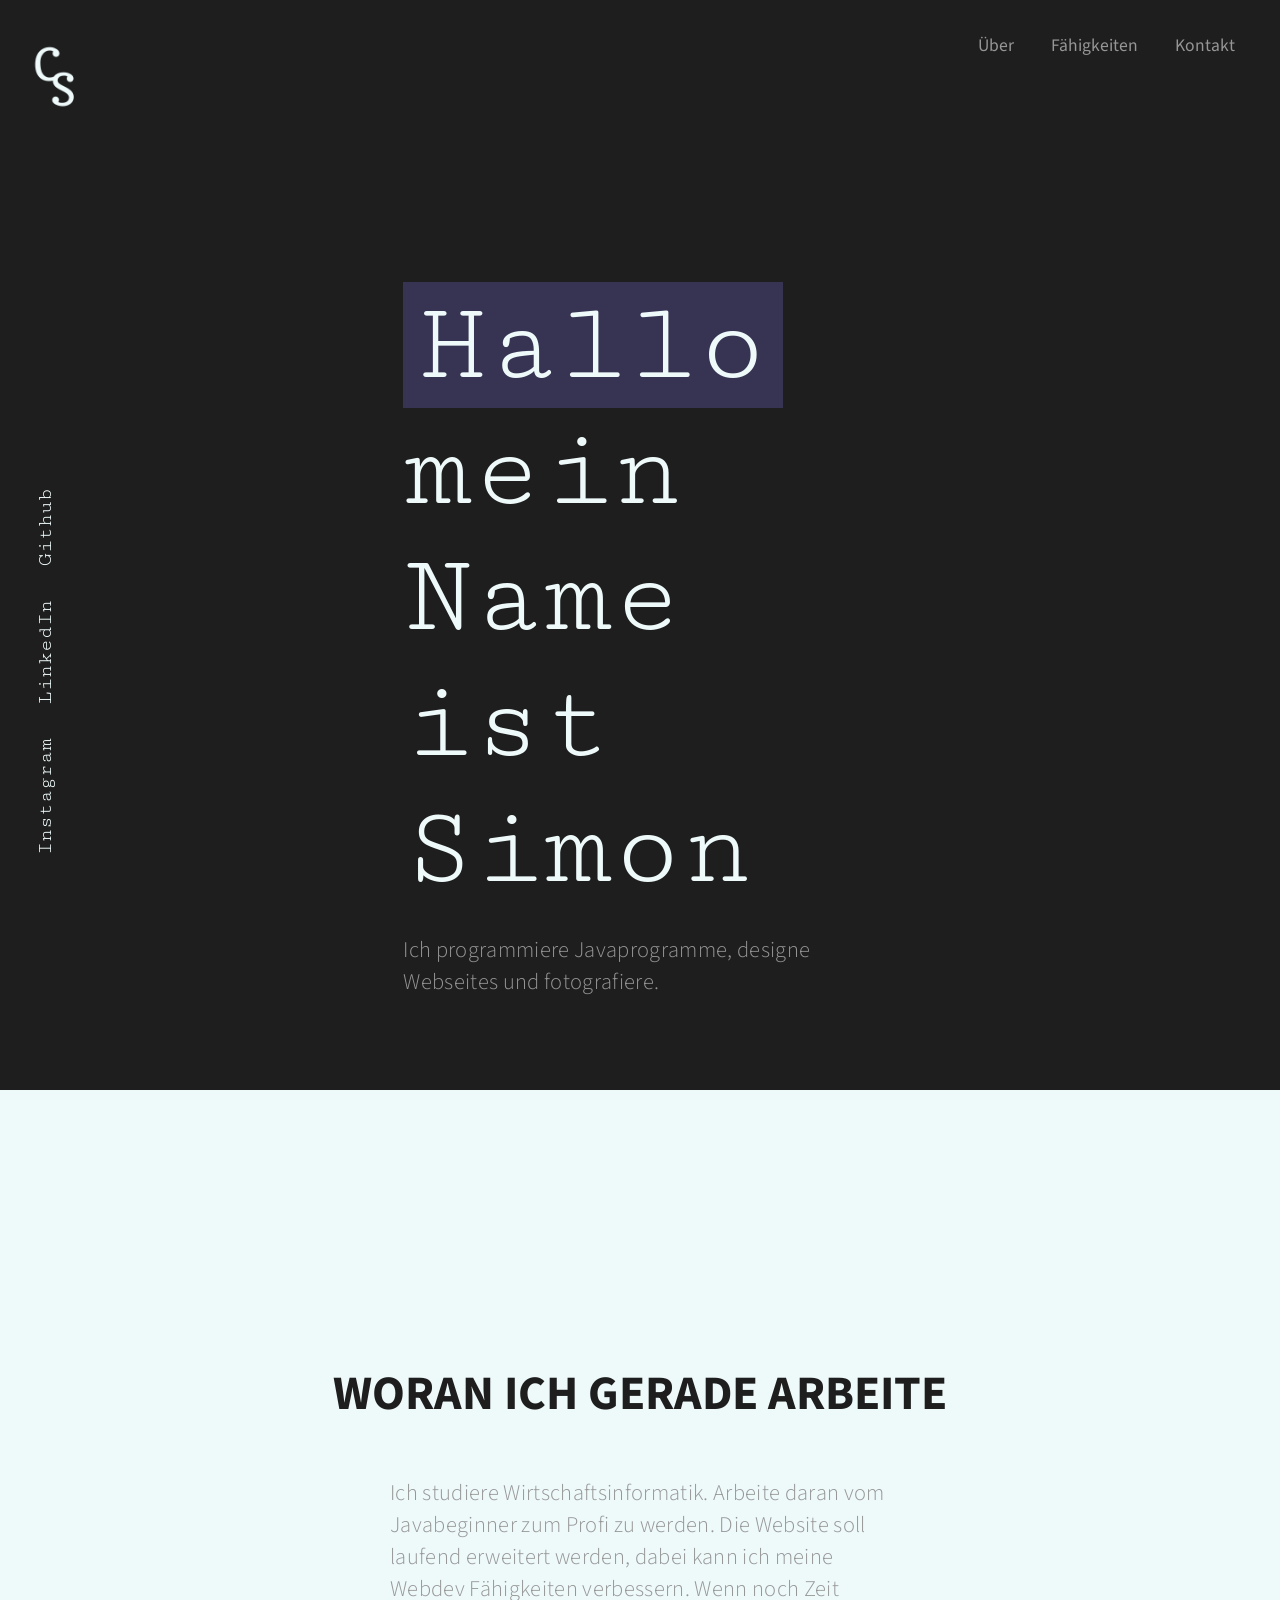
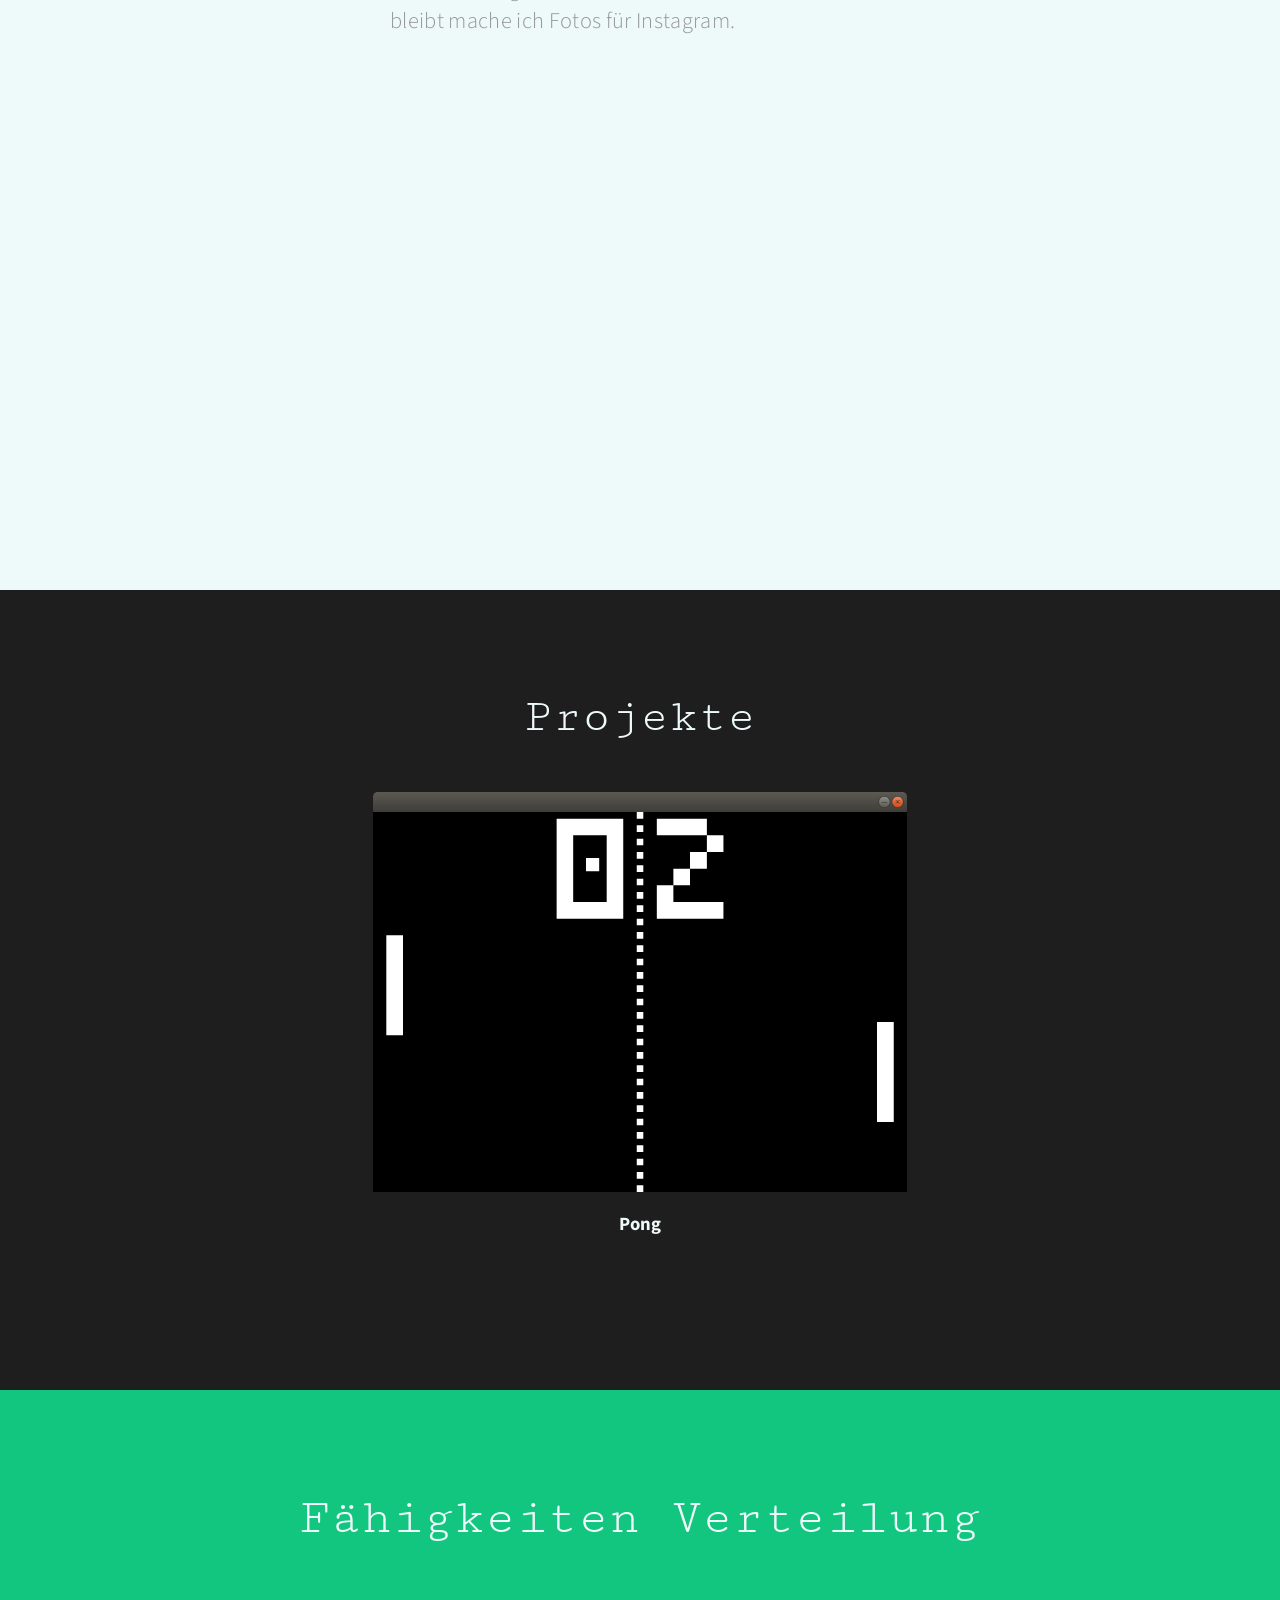
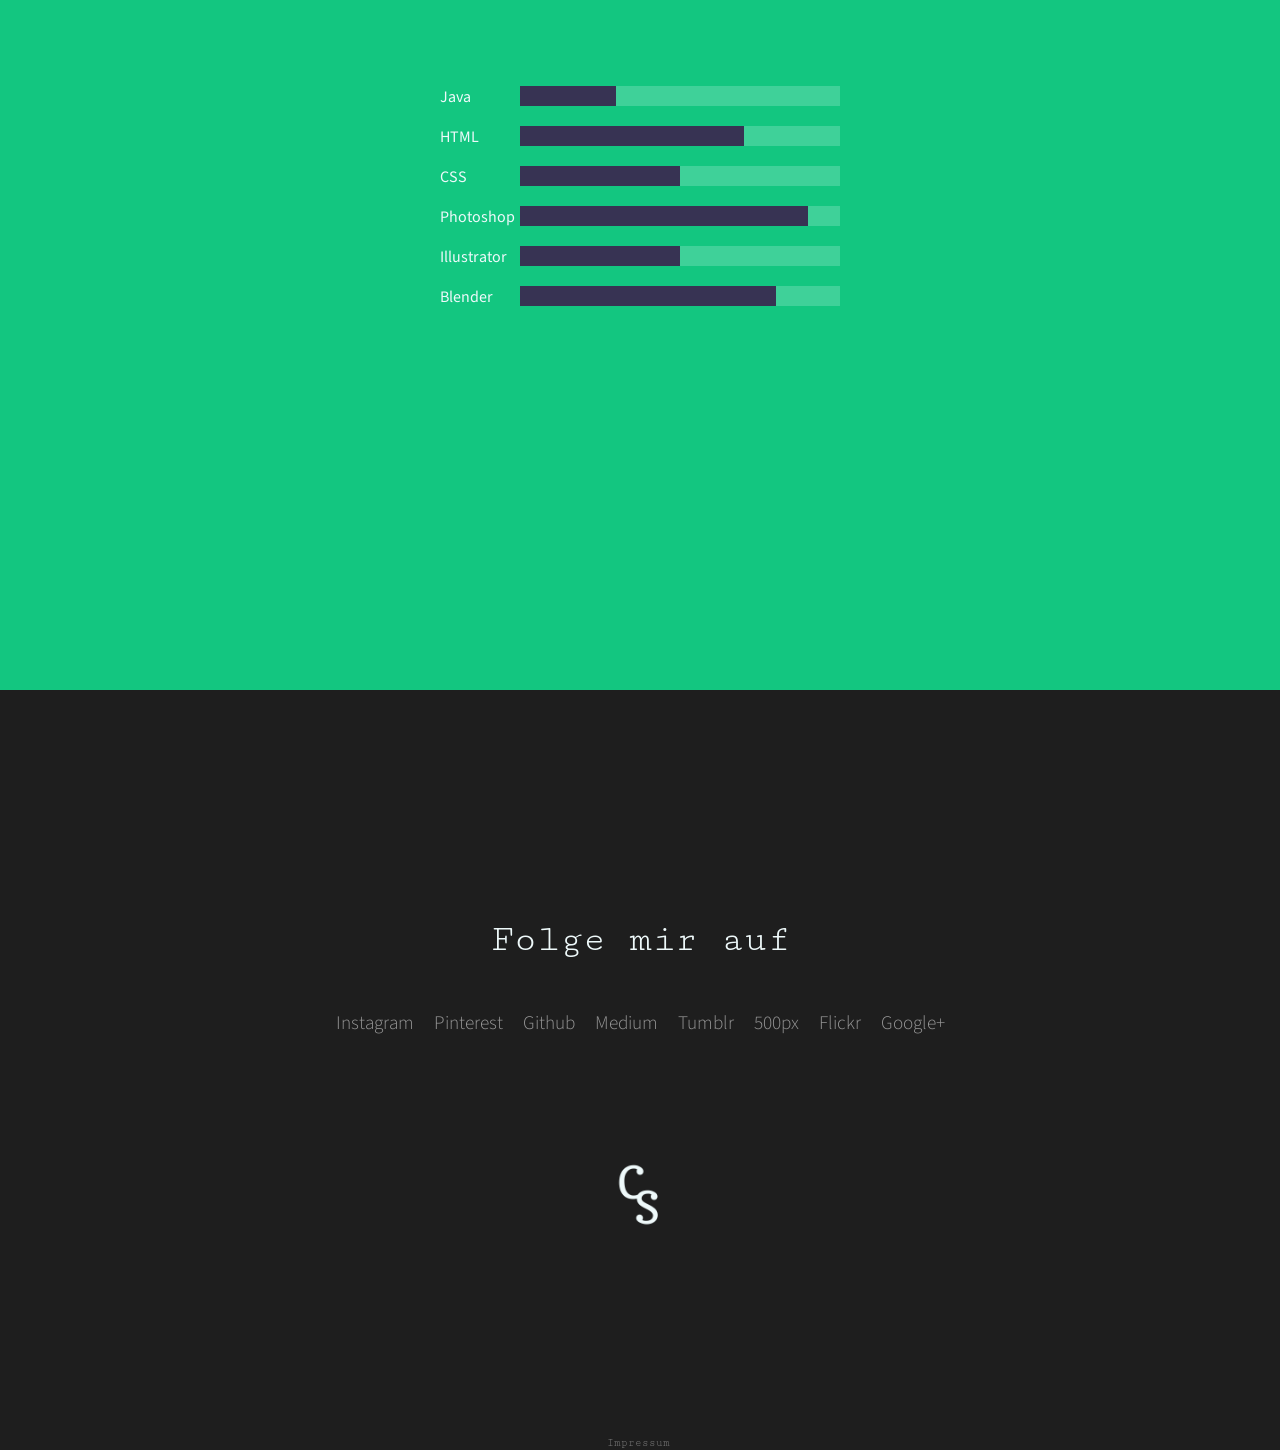
==== index.html @ 655422cc "Project Category" ====
<!DOCTYPE html>
<html lang="de-at">
<head>
  <title>Codingsimon</title>
  <meta name="keywords" content="Programmieren, Java, Webentwicklung, Coding, Codingsimon">
  <meta name="description" content="Eine Webseite über Programmieren">
  <meta charset="utf-8">
  <meta name="author" content="Coding Simon">
  <meta name="robots" content="index, follow">
  <meta name="revisit-after" content="2 month">
  <link rel="stylesheet" type="text/css" href="style.css">
  <link href="https://fonts.googleapis.com/css?family=Cutive+Mono&amp;subset=latin-ext" rel="stylesheet">
  <link href="https://fonts.googleapis.com/css?family=Barlow" rel="stylesheet">
  <link href="https://fonts.googleapis.com/css?family=Roboto:300,400" rel="stylesheet">
  <link href="https://fonts.googleapis.com/css?family=Source+Sans+Pro:300,300i,400" rel="stylesheet">
</head>
<body>
  <nav>
    <!-- <label for="toggle">&#9776;</label>
    <input type="checkbox" id="toggle"/> -->
      <img src="img/logo.png" alt="Logo"></img>
      <div class="menu">
        <a href="#about">Über</a>
        <a href="#work">Fähigkeiten</a>
        <a href="#contact">Kontakt</a>
      </div>
  </nav>
<header>
  <div class="titeltext">
    <h1 id="title"><span id="highlight">Hallo</span> </br>mein Name </br>ist Simon</h1>
    <p>Ich programmiere Javaprogramme, designe Webseites und fotografiere.</p>
  </div>
  <div class="verticallinks">
  <a href="https://www.instagram.com/codingsimon/">Instagram</a>
  <a href="https://www.linkedin.com/in/simon-wimmer-96032816b/">LinkedIn</a>
  <a href="https://github.com/Codingsimon">Github</a>
</div>
</header>
<div id="ueber">
   <a name="about"></a>
  <h2>Woran ich gerade arbeite</h2>
  <p>Ich studiere Wirtschaftsinformatik. Arbeite daran vom Javabeginner zum Profi zu werden. Die Website soll laufend erweitert werden, dabei kann ich meine Webdev Fähigkeiten verbessern. Wenn noch Zeit bleibt mache ich Fotos für Instagram.</p>
</div>
<div id="projects">
    <h2>Projekte</h2>
    <img src="img/pong.png" alt="">
    <h3>Pong</h3>
</div>
<div id="work">
  <a name="work"></a>
  <h2>Fähigkeiten Verteilung</h2>
  <div id="skillsection">
    <div class="skilltag">Java</div><div class="progressbar"><div class="progress tagjava"></div></div>
    <div class="skilltag">HTML</div><div class="progressbar"><div class="progress taghtml"></div></div>
    <div class="skilltag">CSS</div><div class="progressbar"><div class="progress tagcss"></div></div>
    <div class="skilltag">Photoshop</div><div class="progressbar"><div class="progress tagphotoshop"></div></div>
    <div class="skilltag">Illustrator</div><div class="progressbar"><div class="progress tagillustrator"></div></div>
    <div class="skilltag">Blender</div><div class="progressbar"><div class="progress tagblender"></div></div>
  </div>
</div>

<!-- <div id="icons">
  <div>
    <img height="200px" src="img/webdev.jpg"></img><p>Webdevelopement</p>
  </div>
  <div>
    <img height="200px" src="img/javadev.jpg"></img><p>Java</p>
  </div>
  <div>
    <img height="200px" src="img/linuxadmin.jpg"></img><p>Linux</p>
  </div>
  </div> -->
<!-- <div id="skills"><p>skills</p></div>
<div id="blogsection"><p>blog</p></div> -->
<div id="contact">
  <a name="contact"></a>
  <h2>Folge mir auf</h2>
  <a href="https://www.instagram.com/codingsimon/">Instagram</a>
  <a href="https://www.pinterest.at/Codingsimon/">Pinterest</a>
  <a href="https://github.com/Codingsimon">Github</a>
  <a href="https://medium.com/@codingsimon">Medium</a>
  <a href="https://codingsimon.tumblr.com/">Tumblr</a>
  <a href="https://500px.com/simonspictureroom">500px</a>
  <a href="https://www.flickr.com/people/155344970@N03/">Flickr</a>
  <a href="https://plus.google.com/u/0/111508672175620851257">Google+</a>
  <img src="img/logo.png"></img>
  <div>
    <a id="impressum" href="#">Impressum</a>
  </div>
</div>
<!-- <div class="grid">
  <div class="tumbnail">
  </div>
  <div class="tumbnail">
    <img src="img/grid/picturegrid02.jpeg" alt=""></img>
  </div>
  <div class="tumbnail">
    <img src="img/grid/picturegrid03.jpeg" alt=""></img>
  </div>
  <div class="tumbnail">
    <img src="img/grid/picturegrid04.jpeg" alt=""></img>
  </div>
  <div class="tumbnail">
    <img src="img/grid/picturegrid05.jpeg" alt=""></img>
  </div>
  <div class="tumbnail">
    <img src="img/grid/picturegrid06.jpeg" alt=""></img>
  </div>
  <div class="tumbnail">
    <img src="img/grid/picturegrid07.jpeg" alt=""></img>
  </div>
  <div class="tumbnail">
    <img src="img/grid/picturegrid08.jpeg" alt=""></img>
  </div>
</div> -->

</body>
</html>
---- style.css ----
body {
  margin: 0;
  padding: 0;
  background-color: #eef9fa;
}

::selection {background: #373353e6; color: #ffffff;}
::-moz-selection {background: #373353e6; color: #ffffff;}

nav {
  font-family: 'Source Sans Pro', sans-serif;
  font-size: 1.1em;
  height: 90px;
  background-color: #1e1e1e;
}

.menu {
  float: right;
  line-height: 90px;
  margin-right: 45px;
}

.menu a {
  text-decoration: none;
  color: #969696;
  margin-left: 33px;
  clear: right;
  display: inline-block;
  vertical-align: middle;
}

.menu a:hover {
  color: #eef9fa;
}

nav img {
  height: 70px;
  float: left;
  margin: 42px 0 0 13px;
}

#toggle {
  display: none;
}

label {
  margin: 0 40px 0 0;
  font-size: 26px;
  line-height: 70px;
  display: none;
  width: 26px
  float right;
}

@media screen and (max-width: 580px) {
  label {
    display: block;
    cursor: pointer;
  }

  .menu {
    text-align: center;
    width: 100%;
    display: none;
    background-color: green;
  }
  .menu a {
    display: inline-block;
    border-bottom: 1px solid #eaeaeb;
    margin: 0;
    width: 100%;
    color: white;
    background-color: #13c680;
    text-align: center;
    position: relative;
  }

  #toggle:checked + .menu {
    display: block;
  }
}

header {
  background-color: #1e1e1e;
  height: 1000px;
}

header .titeltext {
  width: 37%;
  font-family: 'Cutive Mono', monospace;
  margin: auto;
}

header h1 {
  font-weight: 400;
  font-size: 7.2em;
  color: #eef9fa;
  padding-top: 192px;
  margin: 0;
}

header p {
  font-weight: 400;
  font-size: 1.4em;
  color: #969696;
  letter-spacing: 0.015em;
  font-family: 'Source Sans Pro', sans-serif;
  font-weight: 300;
}

#scrollmouse {
    position:relative;
    top:50%;
    left:50%;
}

header img {
    margin-left: auto;
    margin-right: auto;
    display:block;
    height: 50px;
    margin-bottom: 50px;
}

header .verticallinks {
  -webkit-transform-origin: 0 0;
  -moz-transform-origin: 0 0;
  -ms-transform-origin: 0 0;
  -o-transform-origin: 0 0;
  transform-origin: 0 0;
  -ms-transform: rotate(-90deg); /* IE 9 */
  -webkit-transform: rotate(-90deg); /* Safari */
  transform: rotate(-90deg); /* Standard syntax */
  float: left;
  margin: -166px 0 0 34px;
}

header .verticallinks a {
  font-family: 'Cutive Mono', monospace;
  font-size: 1.3em;
  text-decoration: none;
  padding-right: 30px;
  color: #eef9fa;
}

header .verticallinks a:hover {
  color: #969696;
}

#blogbutton {
  background-color: green;
  display: none;
}

#highlight {
  background-color: #373353;
  padding: 0 15px 0 15px;
  line-height: 250px;
  line-height: 75px;
}

#icons {
  height: 300px;
  background-color: #eef9fa;
  text-align: center;
  font-family: 'Source Sans Pro', sans-serif;
}

#icons > div {
  padding: 0 40px 0 40px;
  display: inline-block;
}

#projects {
  margin-top: 200px;
  height: 800px;
  background-color: #1e1e1e;
  overflow: hidden;
}

#projects h2 {
  margin-top: 100px;
  margin-bottom: 49px;
  color: #1e1e1e;
  font-size: 3em;
  color: #eef9fa;
  font-family: 'Cutive Mono', monospace;
  font-weight: 300;
  text-align: center;
  overflow: hidden;
}

#projects img {
  height: 400px;
  width: auto;
  margin: 0 auto 0 auto;
  display: block;
}

#projects h3 {
  color: #eef9fa;
  text-align: center;
  font-family: 'Source Sans Pro', sans-serif;
}

#work {
  height: 900px;
  background-color: #13c680;
  overflow: hidden;
}

#work > h2 {
  margin-top: 100px;
  margin-bottom: 49px;
  color: #eef9fa;
  font-weight: 300;
  font-size: 3.2em;
  font-family: 'Cutive Mono', monospace;
  text-align: center;
}

#ueber {
  background-color: #eef9fa;
  height: 900px;
  overflow: hidden;
}

#ueber h2 {
  margin-top: 270px;
  margin-bottom: 49px;
  color: #1e1e1e;
  font-size: 3em;
  text-transform: uppercase;
  font-family: 'Source Sans Pro', sans-serif;
  text-align: center;
}

#ueber p {
  font-weight: 400;
  font-size: 1.4em;
  color: #969696;
  letter-spacing: 0.015em;
  font-family: 'Source Sans Pro', sans-serif;
  font-weight: 300;
  width: 500px;
  margin-left: auto;
  margin-right: auto;
}

#skills {
  height: 400px;
  background-color: green;
}

#blogsection {
  height: 350px;
  background-color: blue;
}

#contact {
  height: 760px;
  background-color: #1e1e1e;
  overflow: hidden;
  text-align: center;
  font-family: 'Cutive Mono', monospace;
  position: relative;
}

#contact > h2 {
  margin-top: 200px;
  margin-bottom: 49px;
  color: #eef9fa;
  font-weight: 300;
  font-size: 2.4em;
}

#contact > a {
  margin-top: 40px;
  text-decoration: none;
  margin: 0 5px 0 5px;
  font-size: 1.2em;
  font-weight: 300;
  font-family: 'Source Sans Pro', sans-serif;
  color: #969696;
}

#contact > img {
  margin-top: 123px;
  display: block;
  margin-left: auto;
  margin-right: auto;
  height: 70px;
}

#impressum {
  position: absolute;
  bottom: 1px;
  margin: 0 -0 0 -33px;
  font-size: 0.9em;
  font-weight: 300;
  color: #777;
  text-decoration: none;
  font-size: 0.7em;
}

#skillsection {
  height: auto;
  width: 400px;
  margin-left: auto;
  margin-right: auto;
  margin-top: 140px;
}

.progressbar {
  height: 20px;
  width: 80%;
  background-color: #eef9fa33;
  margin:20px 0 20px 20%;
}

.skilltag {
  float: left;
  width: 20%;
  height: 20px;
  font-family: 'Source Sans Pro', sans-serif;
  color: #eef9fa;
}

.tagjava {
  width: 30%;
}

.taghtml{
  width: 70%;
}

.tagcss {
  width: 50%;
}

.taglinux{
  width: 15%;
}

.tagphotoshop{
  width: 90%;
}

.tagillustrator{
  width: 50%;
}

.tagblender{
  width: 80%;
}

.progress {
  background-color: #373353;
  height: 100%;
}

.grid .tumbnail {
  width: 150px;
    height: 150px;
    background-image: url("img/grid/picturegrid02.jpeg");
    background-size: cover;
    background-repeat: no-repeat;
    background-position: 50% 50%;
}
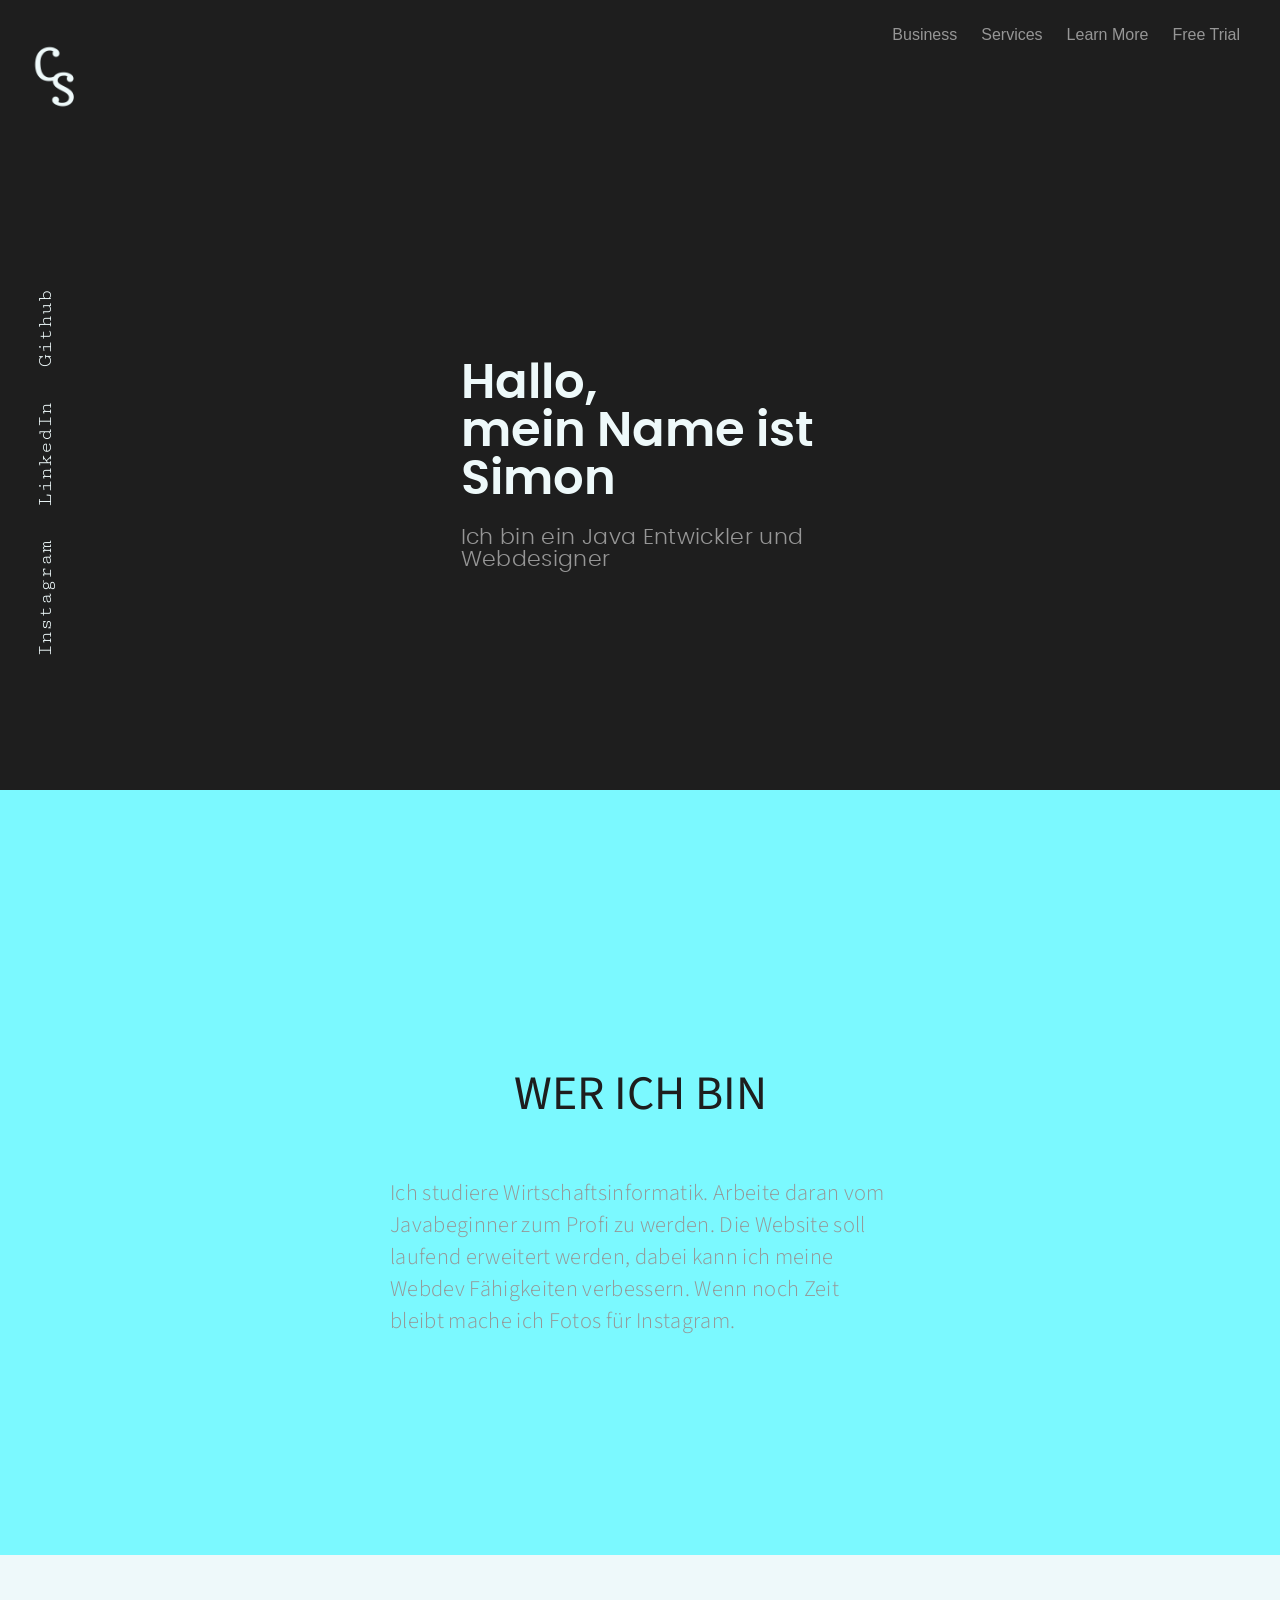
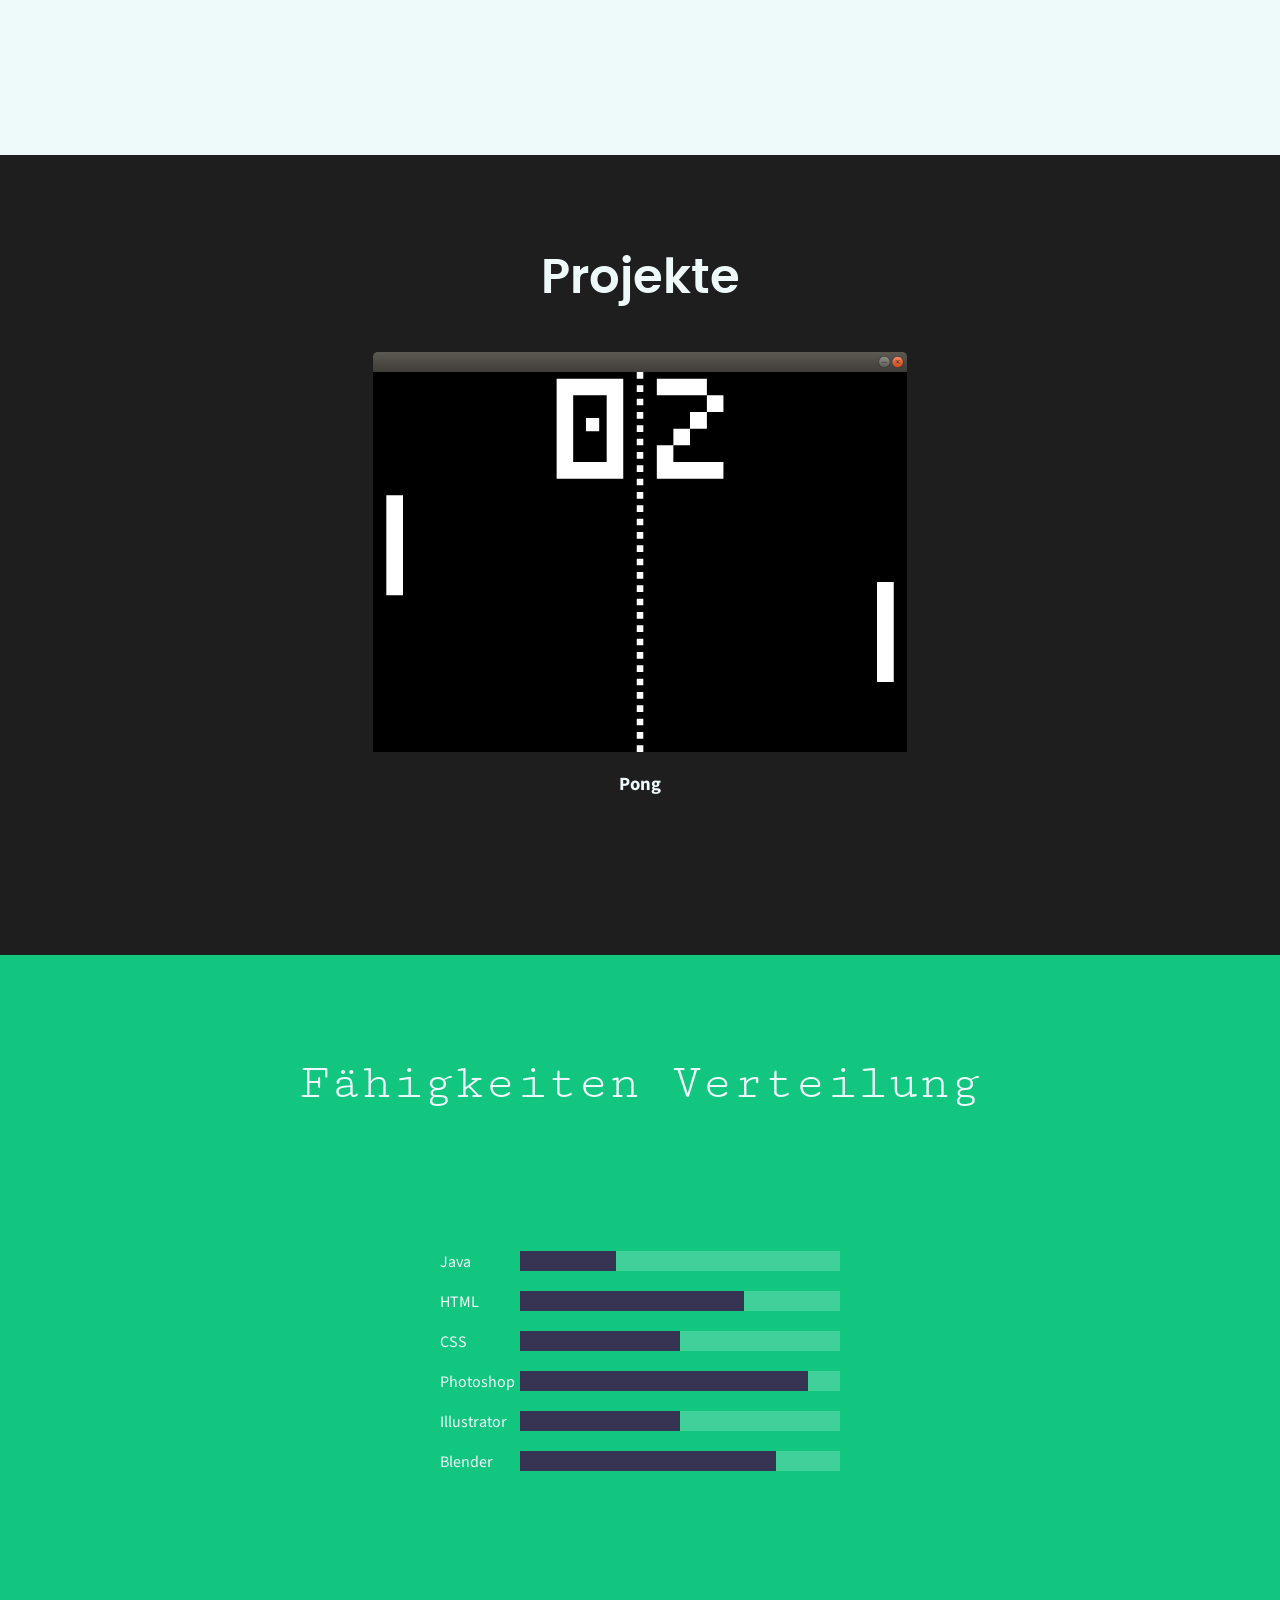
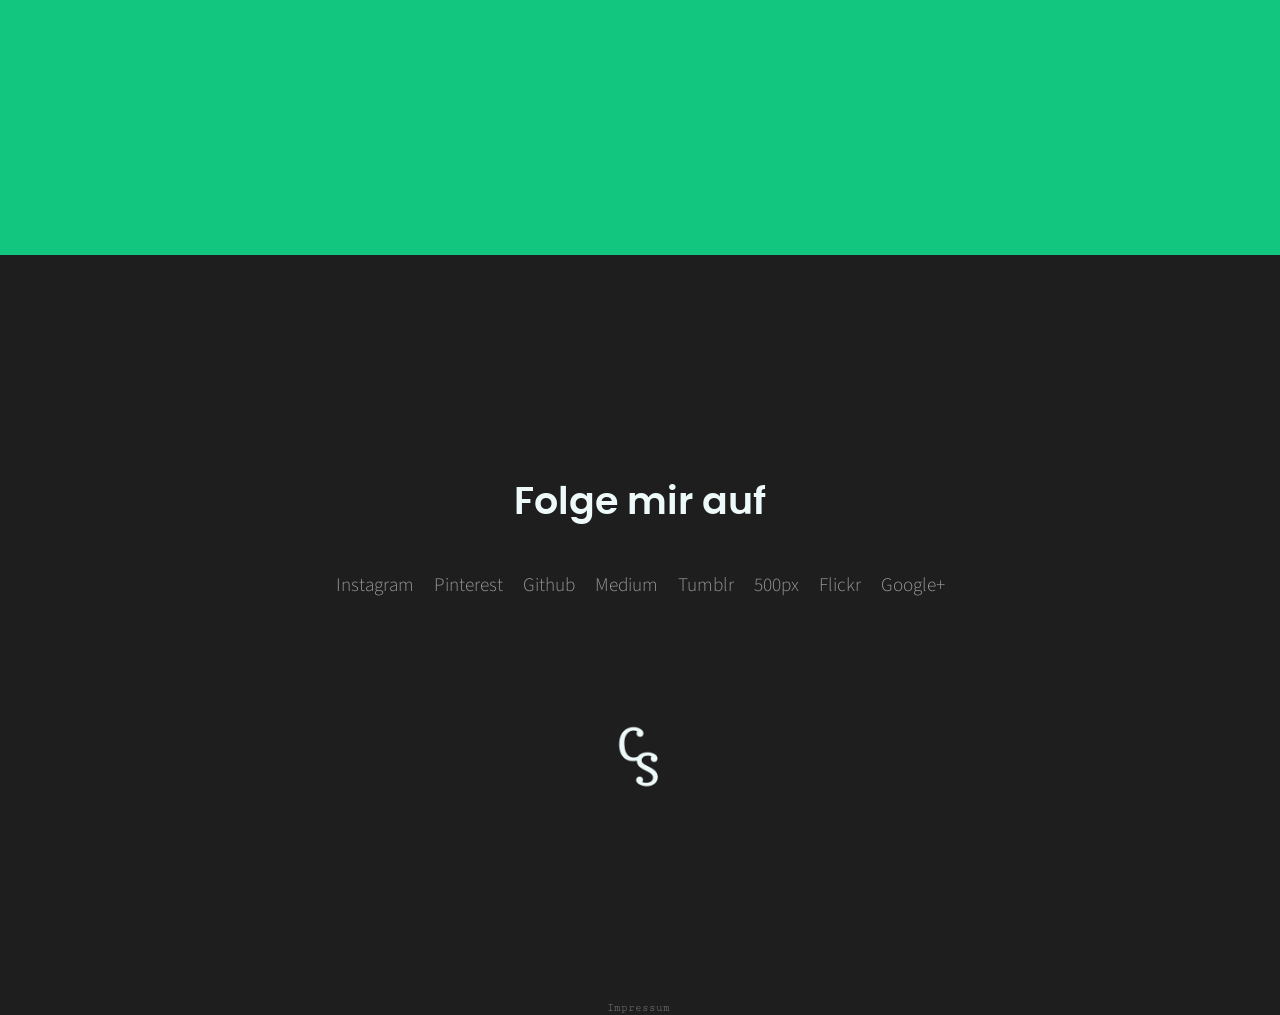
==== commit c437c0dc: "Mobil menu header change" ====
--- a/index.html
+++ b/index.html
@@ -15,20 +15,21 @@
   <link href="https://fonts.googleapis.com/css?family=Source+Sans+Pro:300,300i,400" rel="stylesheet">
 </head>
 <body>
-  <nav>
-    <!-- <label for="toggle">&#9776;</label>
-    <input type="checkbox" id="toggle"/> -->
-      <img src="img/logo.png" alt="Logo"></img>
+  <div class="nav">
+      <img src="img/logo.png" alt="">
+      <label for="toggle">&#9776;</label>
+      <input type="checkbox" id="toggle"/>
       <div class="menu">
-        <a href="#about">Über</a>
-        <a href="#work">Fähigkeiten</a>
-        <a href="#contact">Kontakt</a>
+          <a href="#">Business</a>
+          <a href="#">Services</a>
+          <a href="#">Learn More</a>
+          <a href="#">Free Trial</a>
       </div>
-  </nav>
+  </div>
 <header>
   <div class="titeltext">
-    <h1 id="title"><span id="highlight">Hallo</span> </br>mein Name </br>ist Simon</h1>
-    <p>Ich programmiere Javaprogramme, designe Webseites und fotografiere.</p>
+    <h1 id="title">Hallo,</br>mein Name ist Simon</h1>
+    <p>Ich bin ein Java Entwickler und Webdesigner</p>
   </div>
   <div class="verticallinks">
   <a href="https://www.instagram.com/codingsimon/">Instagram</a>
@@ -38,7 +39,7 @@
 </header>
 <div id="ueber">
    <a name="about"></a>
-  <h2>Woran ich gerade arbeite</h2>
+  <h2>Wer ich bin</h2>
   <p>Ich studiere Wirtschaftsinformatik. Arbeite daran vom Javabeginner zum Profi zu werden. Die Website soll laufend erweitert werden, dabei kann ich meine Webdev Fähigkeiten verbessern. Wenn noch Zeit bleibt mache ich Fotos für Instagram.</p>
 </div>
 <div id="projects">
@@ -59,19 +60,6 @@
   </div>
 </div>
 
-<!-- <div id="icons">
-  <div>
-    <img height="200px" src="img/webdev.jpg"></img><p>Webdevelopement</p>
-  </div>
-  <div>
-    <img height="200px" src="img/javadev.jpg"></img><p>Java</p>
-  </div>
-  <div>
-    <img height="200px" src="img/linuxadmin.jpg"></img><p>Linux</p>
-  </div>
-  </div> -->
-<!-- <div id="skills"><p>skills</p></div>
-<div id="blogsection"><p>blog</p></div> -->
 <div id="contact">
   <a name="contact"></a>
   <h2>Folge mir auf</h2>
@@ -88,31 +76,5 @@
     <a id="impressum" href="#">Impressum</a>
   </div>
 </div>
-<!-- <div class="grid">
-  <div class="tumbnail">
-  </div>
-  <div class="tumbnail">
-    <img src="img/grid/picturegrid02.jpeg" alt=""></img>
-  </div>
-  <div class="tumbnail">
-    <img src="img/grid/picturegrid03.jpeg" alt=""></img>
-  </div>
-  <div class="tumbnail">
-    <img src="img/grid/picturegrid04.jpeg" alt=""></img>
-  </div>
-  <div class="tumbnail">
-    <img src="img/grid/picturegrid05.jpeg" alt=""></img>
-  </div>
-  <div class="tumbnail">
-    <img src="img/grid/picturegrid06.jpeg" alt=""></img>
-  </div>
-  <div class="tumbnail">
-    <img src="img/grid/picturegrid07.jpeg" alt=""></img>
-  </div>
-  <div class="tumbnail">
-    <img src="img/grid/picturegrid08.jpeg" alt=""></img>
-  </div>
-</div> -->
-
 </body>
 </html>
--- a/style.css
+++ b/style.css
@@ -1,101 +1,138 @@
+@font-face {
+    font-family: 'poppinssemibold';
+    src: url('fonts/poppins-semibold-webfont.woff2') format('woff2'),
+         url('fonts/poppins-semibold-webfont.woff') format('woff');
+    font-weight: normal;
+    font-style: normal;
+}
+
+@font-face {
+    font-family: 'poppins_light_webfont';
+    src: url('fonts/poppins-light-webfont.woff2') format('woff2'),
+         url('fonts/poppins-light-webfont.woff') format('woff');
+    font-weight: normal;
+    font-style: normal;
+}
+
+@font-face {
+    font-family: 'poppinsregular';
+    src: url('poppins-regular-webfont.woff2') format('woff2'),
+         url('poppins-regular-webfont.woff') format('woff');
+    font-weight: normal;
+    font-style: normal;
+}
+
 body {
   margin: 0;
   padding: 0;
   background-color: #eef9fa;
 }
 
+h2{
+  font-family: 'poppinssemibold', arial, sans-serif;
+  font-weight: 400;
+  font-size: 3em;
+  color: #eef9fa;
+}
+
 ::selection {background: #373353e6; color: #ffffff;}
 ::-moz-selection {background: #373353e6; color: #ffffff;}
 
-nav {
-  font-family: 'Source Sans Pro', sans-serif;
-  font-size: 1.1em;
-  height: 90px;
-  background-color: #1e1e1e;
-}
-
+/*Menu*/
+
+.nav {
+    text-align: right;
+    height: 70px;
+    line-height: 70px;
+    position: relative;
+    background-color: #1e1e1e;
+}
 .menu {
-  float: right;
-  line-height: 90px;
-  margin-right: 45px;
-}
-
+    padding: 0 30px 0 0;
+    background-color: #1e1e1e;
+}
 .menu a {
-  text-decoration: none;
-  color: #969696;
-  margin-left: 33px;
-  clear: right;
-  display: inline-block;
-  vertical-align: middle;
-}
-
-.menu a:hover {
-  color: #eef9fa;
-}
-
-nav img {
+    clear: right;
+    text-decoration: none;
+    color: #969696;
+    margin: 0 10px;
+    line-height: 70px;
+    font-family: 'poppinsregular', arial, sans-serif;
+}
+
+span {
+    color: #54D17A;
+}
+
+label {
+    margin: 0 40px 0 0;
+    font-size: 26px;
+    line-height: 70px;
+    display: none;
+    width: 26px;
+    float: right;
+}
+#toggle {
+    display: none;
+}
+
+.nav img {
   height: 70px;
   float: left;
   margin: 42px 0 0 13px;
 }
 
-#toggle {
-  display: none;
-}
-
-label {
-  margin: 0 40px 0 0;
-  font-size: 26px;
-  line-height: 70px;
-  display: none;
-  width: 26px
-  float right;
-}
-
-@media screen and (max-width: 580px) {
-  label {
-    display: block;
-    cursor: pointer;
-  }
-
-  .menu {
-    text-align: center;
-    width: 100%;
-    display: none;
-    background-color: green;
-  }
-  .menu a {
-    display: inline-block;
-    border-bottom: 1px solid #eaeaeb;
-    margin: 0;
-    width: 100%;
-    color: white;
-    background-color: #13c680;
-    text-align: center;
-    position: relative;
-  }
-
-  #toggle:checked + .menu {
-    display: block;
-  }
-}
+@media only screen and (max-width: 500px) {
+    label {
+        display: block;
+        cursor: pointer;
+        color: #eef9fa;
+    }
+    .menu {
+        text-align: center;
+        width: 100%;
+        display: none;
+    }
+    .menu a {
+        display: block;
+        border-bottom: 1px solid #EAEAEB1A;
+        margin: 0;
+        background-color: #323232;
+        color: #eef9fa;
+        font-family: 'poppinsregular', arial, sans-serif;
+    }
+    .menu a:hover {
+        color: red;
+    }
+    #toggle:checked + .menu {
+        display: block;
+    }
+    .nav img{
+      margin: 9px 0 0 -2px;
+      height: 54px;
+    }
+}
+
+/*Menu end*/
 
 header {
   background-color: #1e1e1e;
-  height: 1000px;
+  min-height: 80vh;
+  font-family: 'poppinsregular', arial, sans-serif;
 }
 
 header .titeltext {
-  width: 37%;
-  font-family: 'Cutive Mono', monospace;
+  width: 28%;
+  font-family: 'poppinsregular', arial, sans-serif;
   margin: auto;
 }
 
 header h1 {
+  font-family: 'poppinssemibold', arial, sans-serif;
   font-weight: 400;
-  font-size: 7.2em;
-  color: #eef9fa;
-  padding-top: 192px;
+  font-size: 3em;
+  color: #eef9fa;
+  padding-top: 290px;
   margin: 0;
 }
 
@@ -104,7 +141,7 @@
   font-size: 1.4em;
   color: #969696;
   letter-spacing: 0.015em;
-  font-family: 'Source Sans Pro', sans-serif;
+  font-family: 'poppins_light_webfont', arial, sans-serif;
   font-weight: 300;
 }
 
@@ -132,7 +169,7 @@
   -webkit-transform: rotate(-90deg); /* Safari */
   transform: rotate(-90deg); /* Standard syntax */
   float: left;
-  margin: -166px 0 0 34px;
+  margin: 64px 0 0 34px;
 }
 
 header .verticallinks a {
@@ -181,13 +218,7 @@
 #projects h2 {
   margin-top: 100px;
   margin-bottom: 49px;
-  color: #1e1e1e;
-  font-size: 3em;
-  color: #eef9fa;
-  font-family: 'Cutive Mono', monospace;
-  font-weight: 300;
-  text-align: center;
-  overflow: hidden;
+  text-align: center;
 }
 
 #projects img {
@@ -220,8 +251,8 @@
 }
 
 #ueber {
-  background-color: #eef9fa;
-  height: 900px;
+  background-color: #7bf9ff;
+  min-height: 85vh;
   overflow: hidden;
 }
 
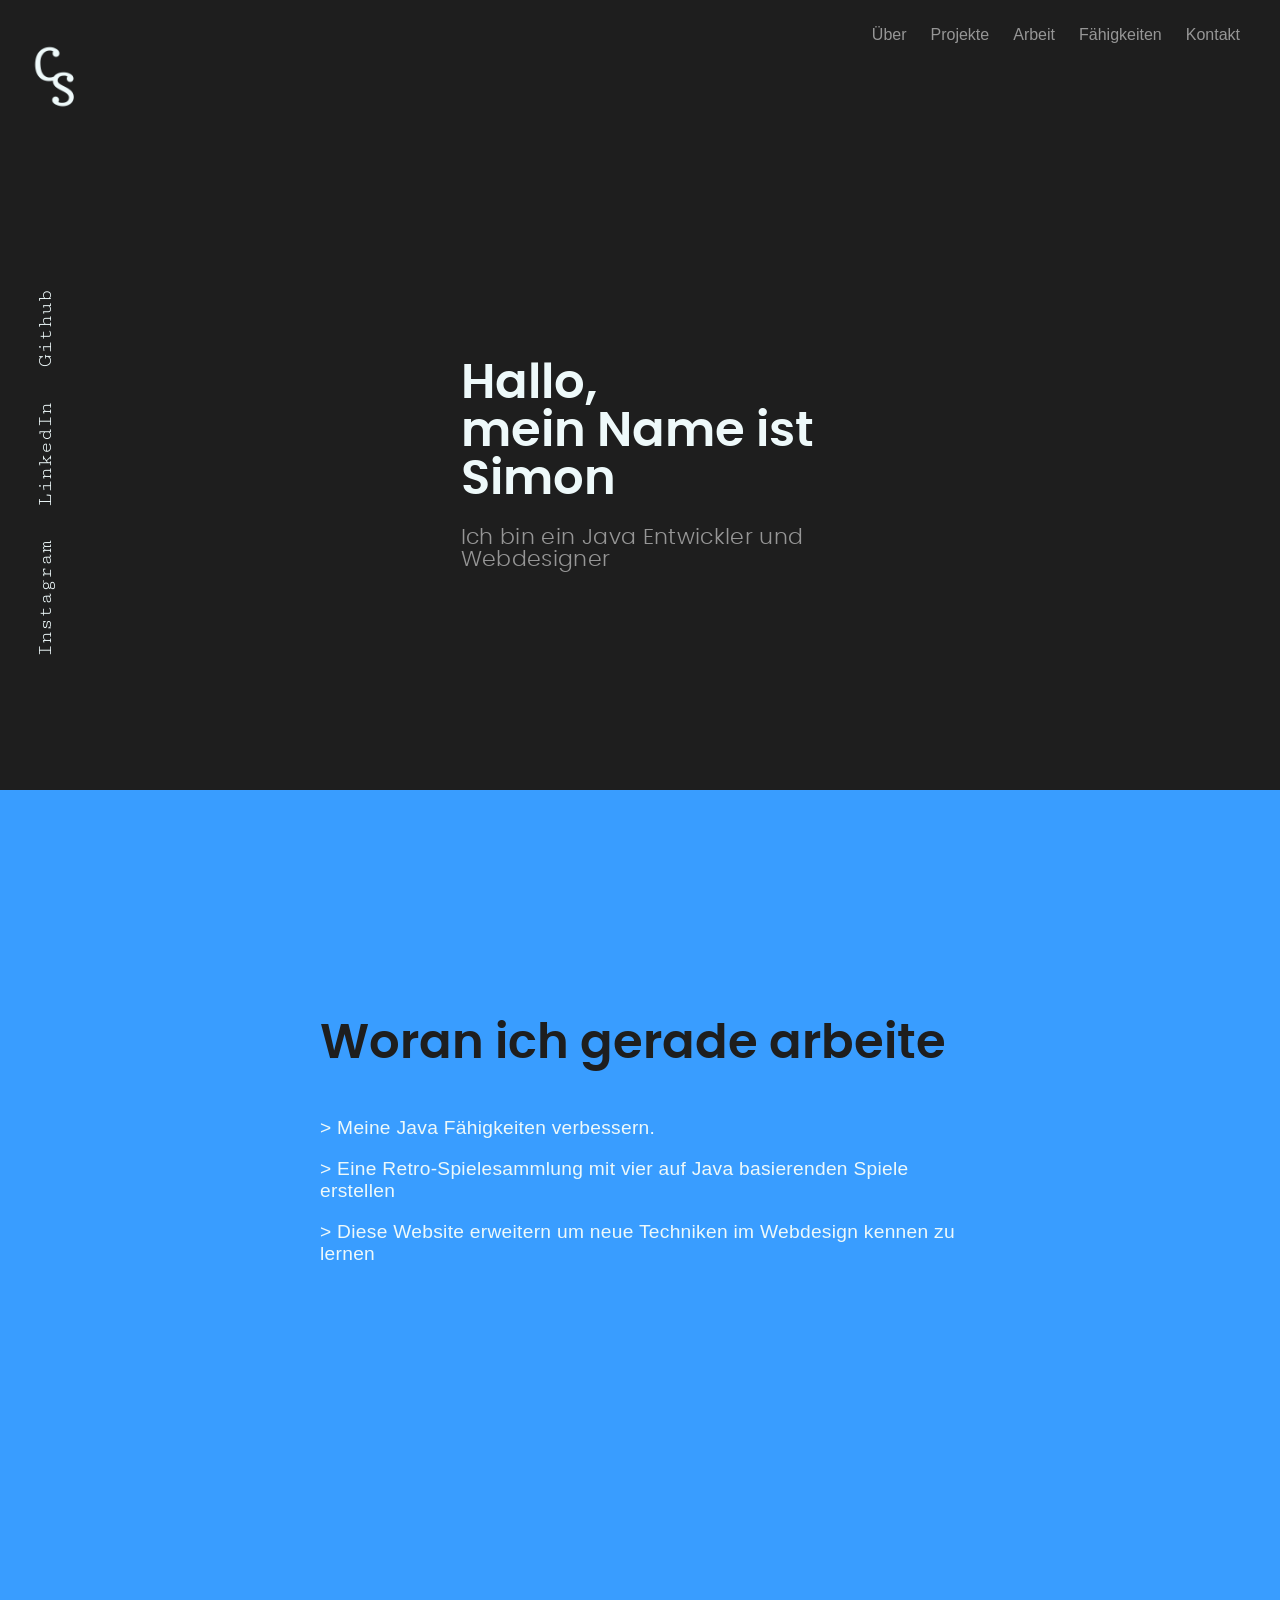
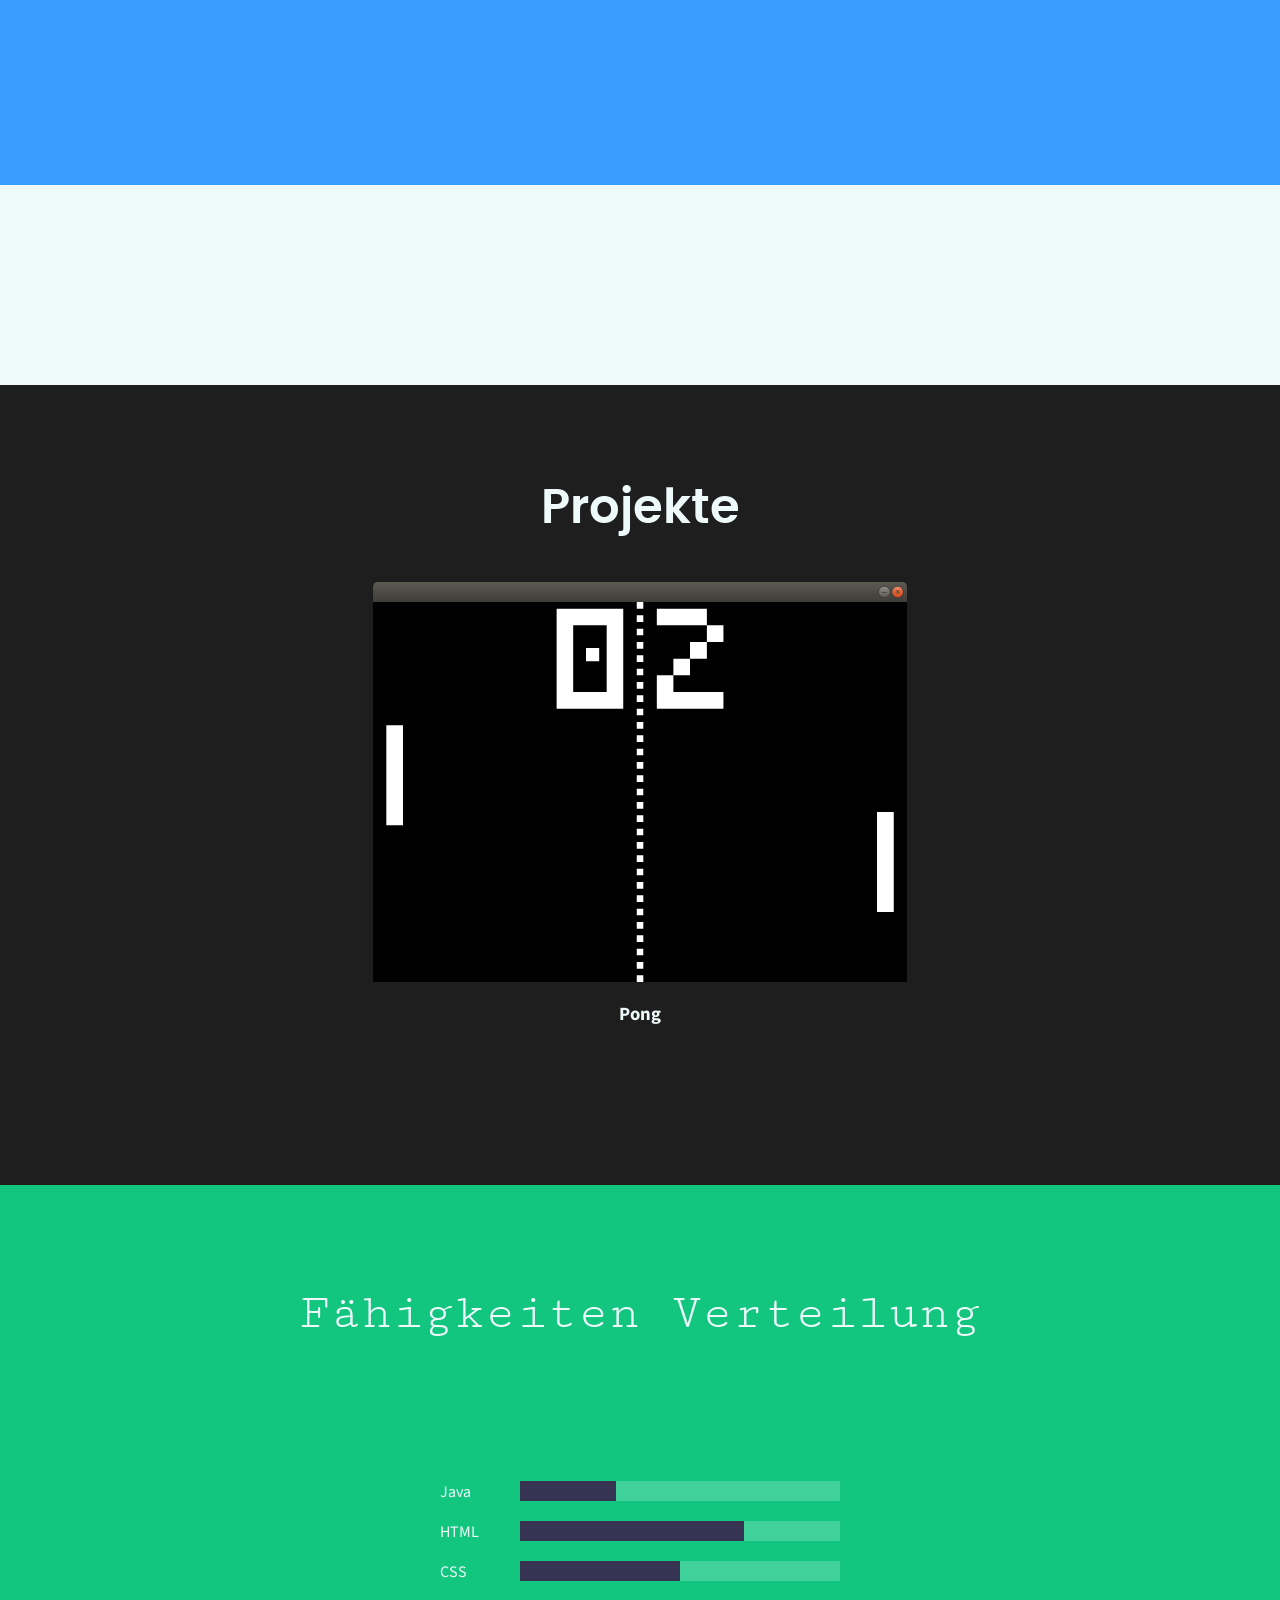
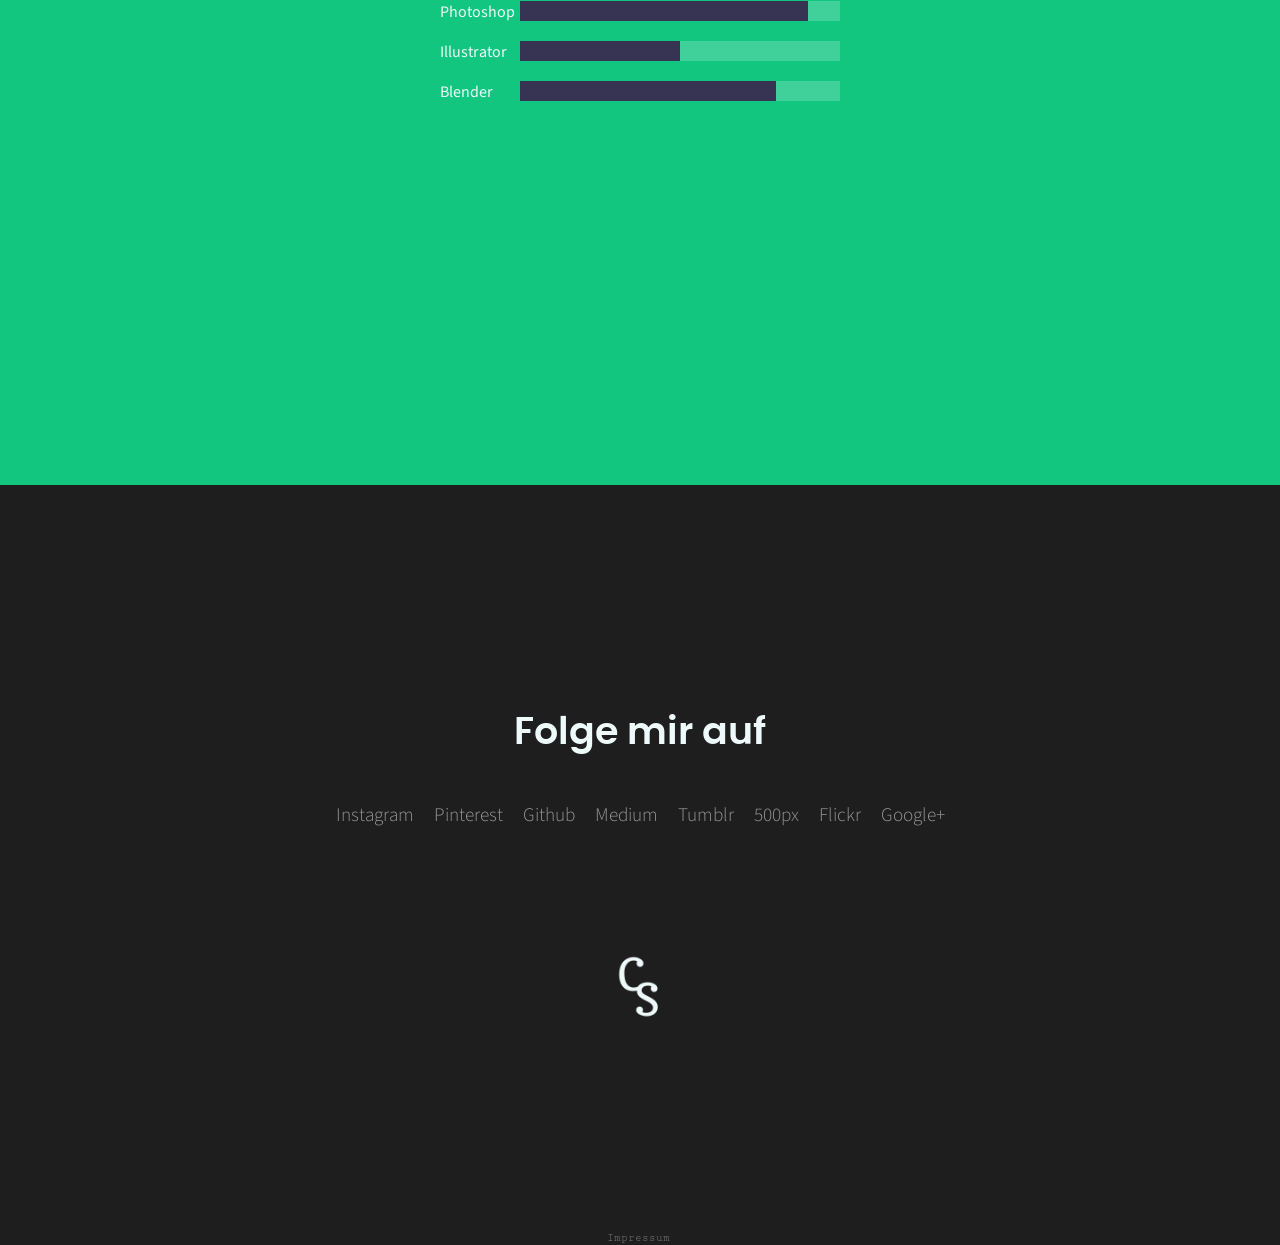
==== commit 2e4d9008: "Blue Area" ====
--- a/index.html
+++ b/index.html
@@ -20,10 +20,11 @@
       <label for="toggle">&#9776;</label>
       <input type="checkbox" id="toggle"/>
       <div class="menu">
-          <a href="#">Business</a>
-          <a href="#">Services</a>
-          <a href="#">Learn More</a>
-          <a href="#">Free Trial</a>
+          <a href="#ueber">Über</a>
+          <a href="#">Projekte</a>
+          <a href="#">Arbeit</a>
+          <a href="#">Fähigkeiten</a>
+          <a href="#">Kontakt</a>
       </div>
   </div>
 <header>
@@ -37,10 +38,14 @@
   <a href="https://github.com/Codingsimon">Github</a>
 </div>
 </header>
+<a name="ueber"></a>
 <div id="ueber">
-   <a name="about"></a>
-  <h2>Wer ich bin</h2>
-  <p>Ich studiere Wirtschaftsinformatik. Arbeite daran vom Javabeginner zum Profi zu werden. Die Website soll laufend erweitert werden, dabei kann ich meine Webdev Fähigkeiten verbessern. Wenn noch Zeit bleibt mache ich Fotos für Instagram.</p>
+  <div class="textbox">
+  <h2>Woran ich gerade arbeite</h2>
+    <p>&#62; Meine Java Fähigkeiten verbessern.</p>
+    <p>&#62; Eine Retro-Spielesammlung mit vier auf Java basierenden Spiele erstellen</p>
+    <p>&#62; Diese Website erweitern um neue Techniken im Webdesign kennen zu lernen</p>
+  </div>
 </div>
 <div id="projects">
     <h2>Projekte</h2>
--- a/style.css
+++ b/style.css
@@ -28,11 +28,20 @@
   background-color: #eef9fa;
 }
 
-h2{
+h2 {
   font-family: 'poppinssemibold', arial, sans-serif;
   font-weight: 400;
   font-size: 3em;
   color: #eef9fa;
+  margin: 0;
+}
+
+p {
+    font-weight: 400;
+    font-size: 1.4em;
+    letter-spacing: 0.015em;
+    font-family: 'poppins_light_webfont', arial, sans-serif;
+    font-weight: 300;
 }
 
 ::selection {background: #373353e6; color: #ffffff;}
@@ -251,29 +260,26 @@
 }
 
 #ueber {
-  background-color: #7bf9ff;
+  background-color: #399dff;
   min-height: 85vh;
-  overflow: hidden;
+  padding-top: 230px;
 }
 
 #ueber h2 {
-  margin-top: 270px;
   margin-bottom: 49px;
   color: #1e1e1e;
-  font-size: 3em;
-  text-transform: uppercase;
-  font-family: 'Source Sans Pro', sans-serif;
-  text-align: center;
 }
 
 #ueber p {
-  font-weight: 400;
-  font-size: 1.4em;
-  color: #969696;
-  letter-spacing: 0.015em;
-  font-family: 'Source Sans Pro', sans-serif;
-  font-weight: 300;
-  width: 500px;
+  color: #eef9fa;
+  margin-left: auto;
+  margin-right: auto;
+  font-family: 'poppinsregular', arial, sans-serif;
+  font-size: 1.2em;
+}
+
+#ueber .textbox{
+  width: 50%;
   margin-left: auto;
   margin-right: auto;
 }
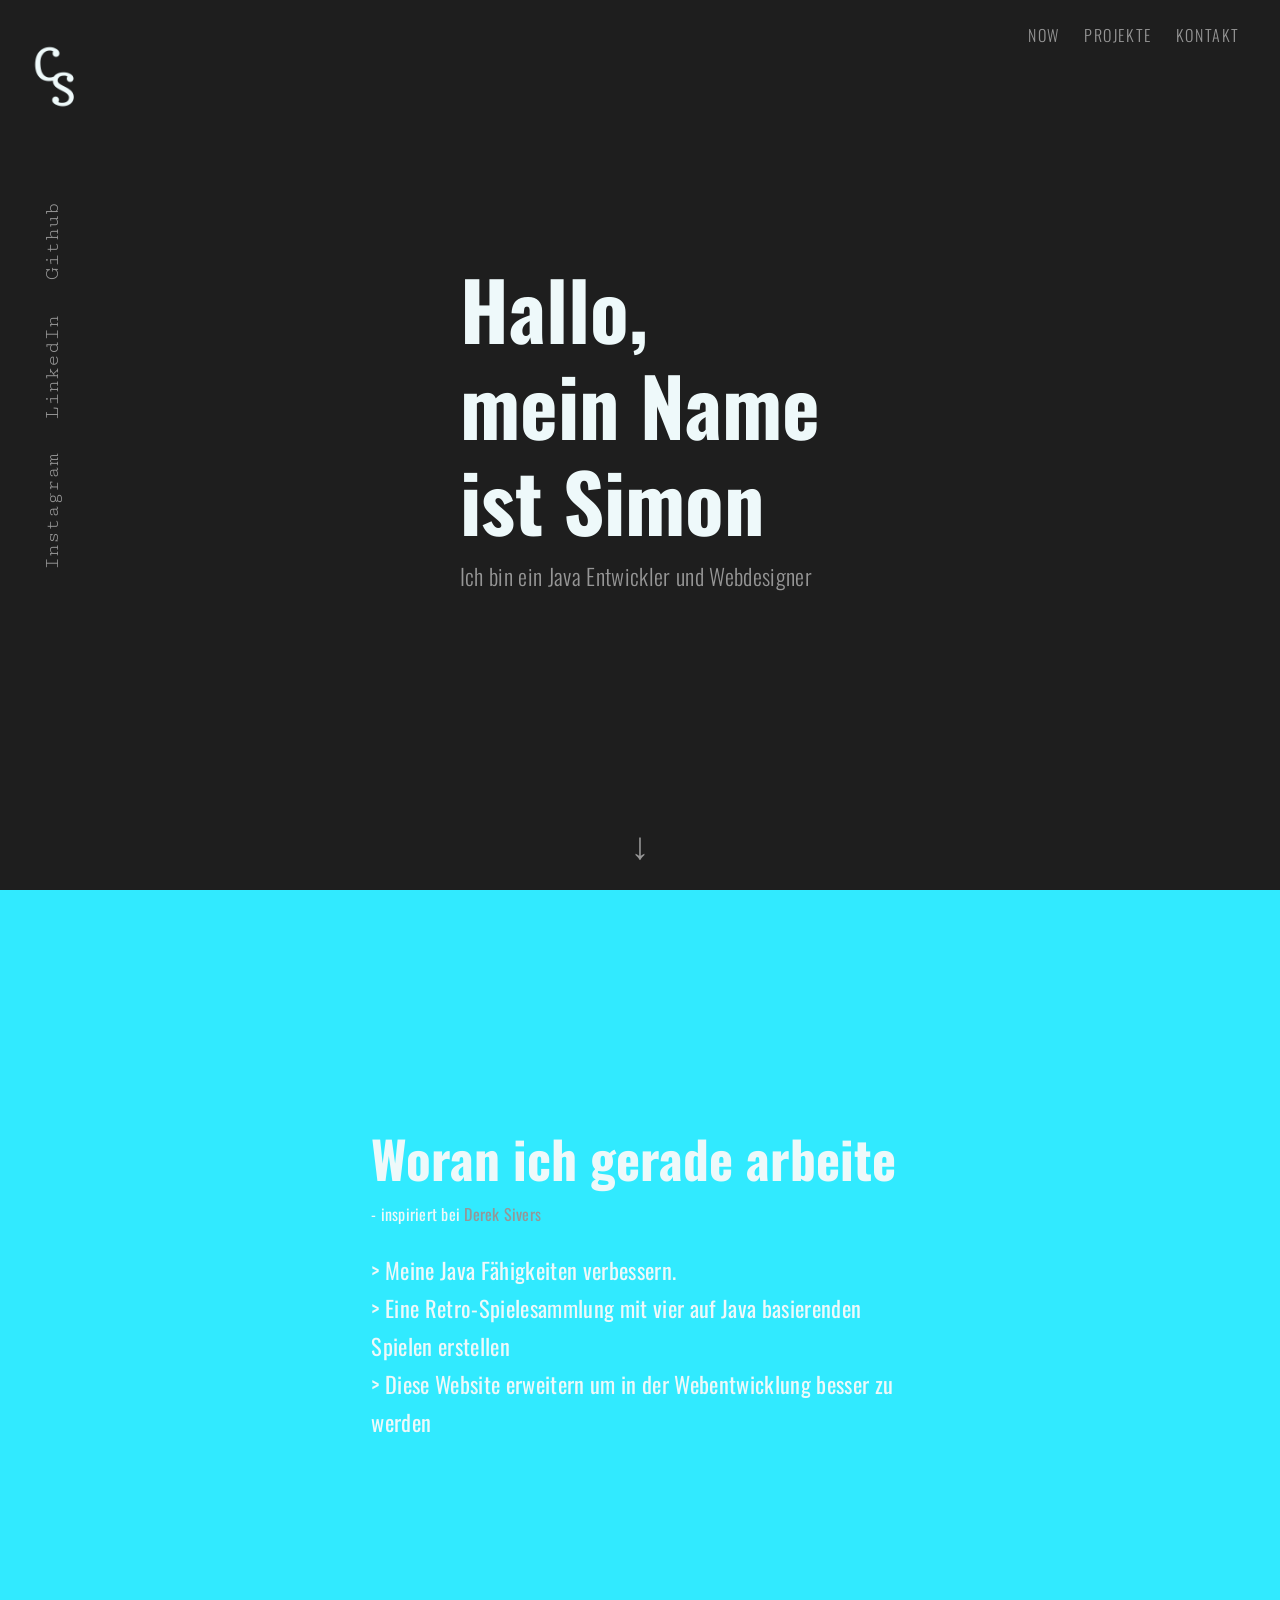
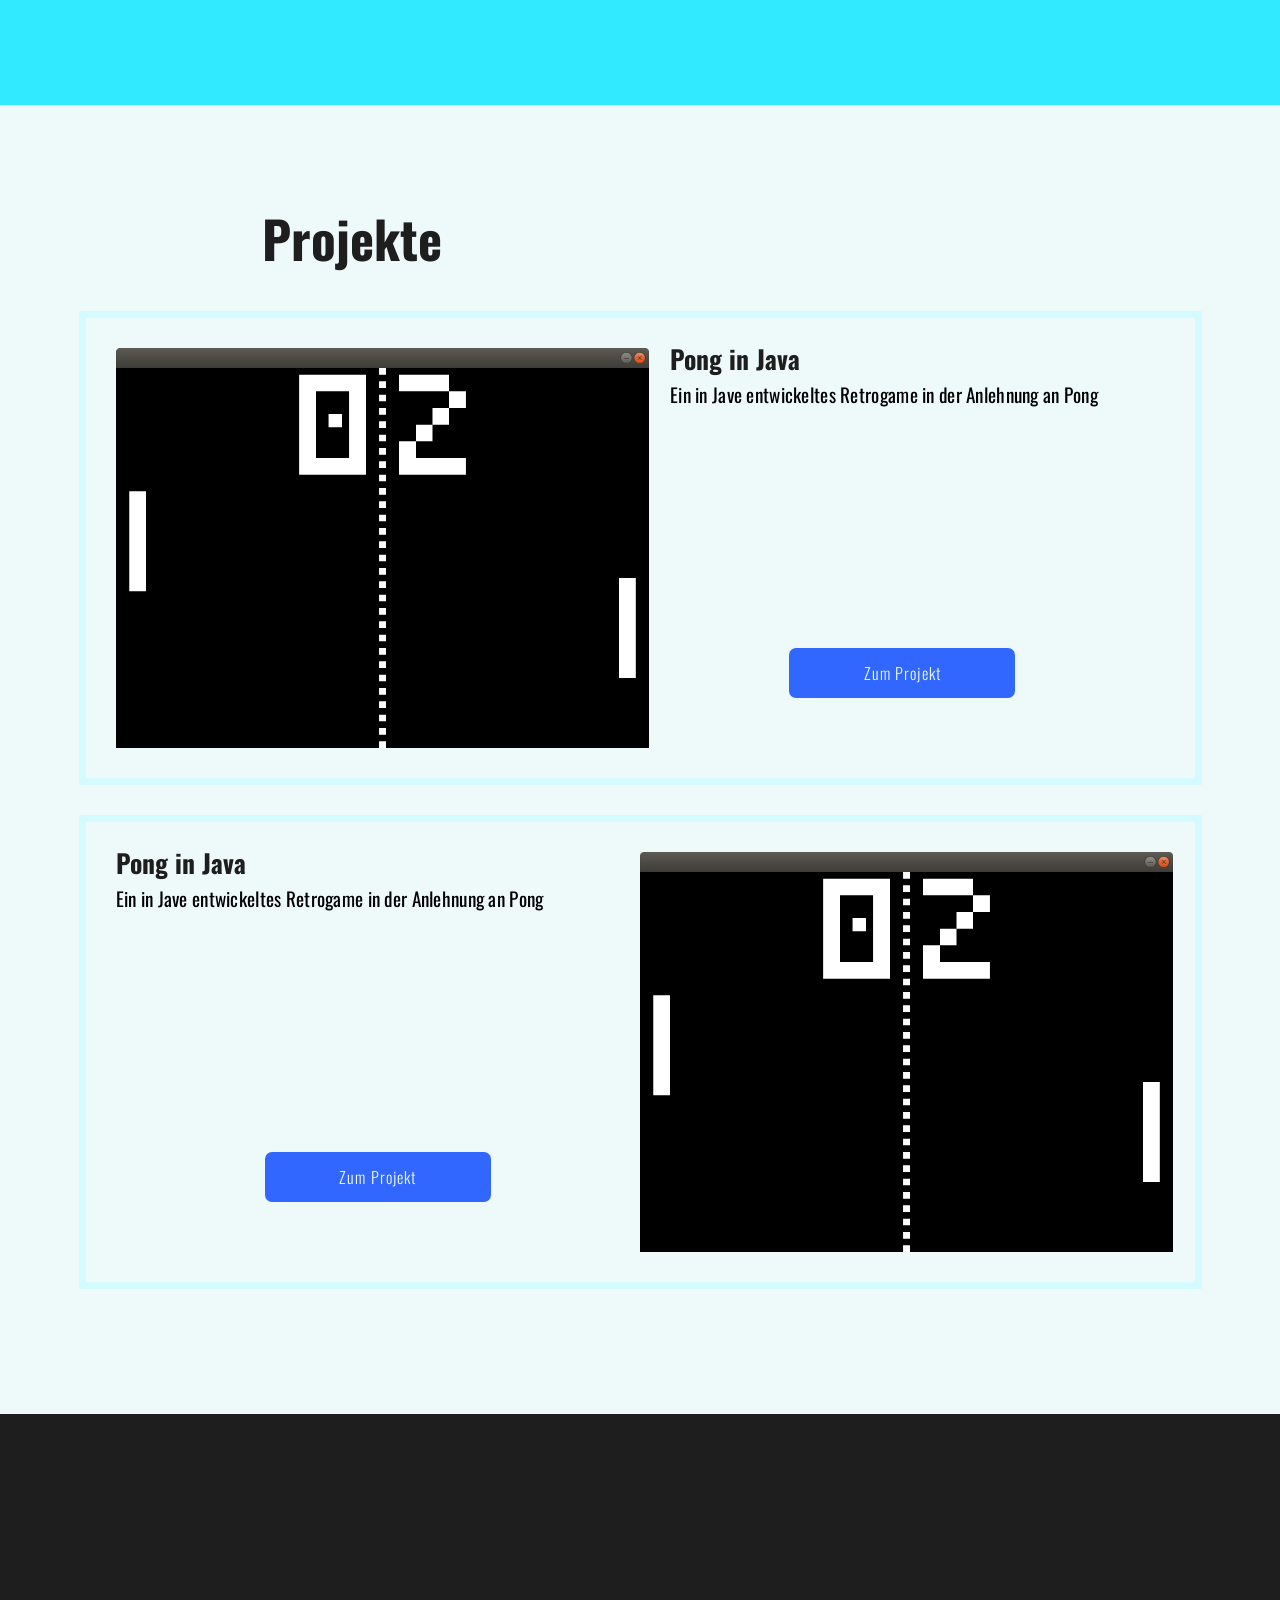
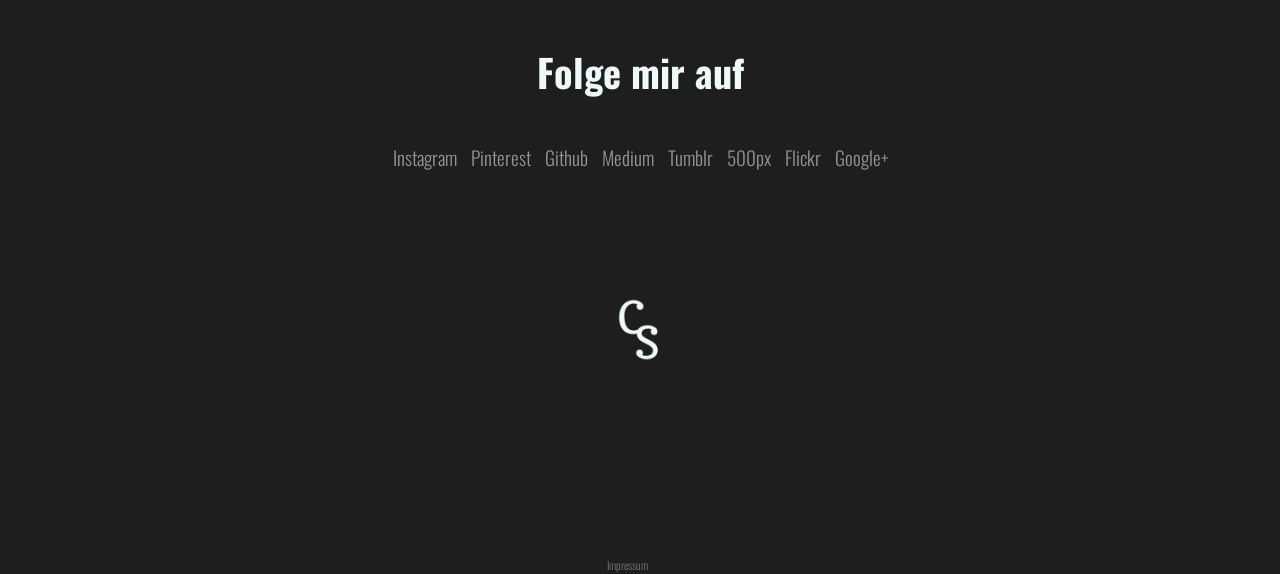
==== commit c7280df7: "Font and Design Update New Project Boxes, Oswald Font, and Skills deleted" ====
--- a/index.html
+++ b/index.html
@@ -13,6 +13,7 @@
   <link href="https://fonts.googleapis.com/css?family=Barlow" rel="stylesheet">
   <link href="https://fonts.googleapis.com/css?family=Roboto:300,400" rel="stylesheet">
   <link href="https://fonts.googleapis.com/css?family=Source+Sans+Pro:300,300i,400" rel="stylesheet">
+  <link href="https://fonts.googleapis.com/css?family=Oswald:300,400,700" rel="stylesheet">
 </head>
 <body>
   <div class="nav">
@@ -20,39 +21,63 @@
       <label for="toggle">&#9776;</label>
       <input type="checkbox" id="toggle"/>
       <div class="menu">
-          <a href="#ueber">Über</a>
-          <a href="#">Projekte</a>
-          <a href="#">Arbeit</a>
-          <a href="#">Fähigkeiten</a>
-          <a href="#">Kontakt</a>
+          <a href="#ueber">Now</a>
+          <a href="#projects">Projekte</a>
+          <a href="#contact">Kontakt</a>
       </div>
   </div>
 <header>
-  <div class="titeltext">
-    <h1 id="title">Hallo,</br>mein Name ist Simon</h1>
-    <p>Ich bin ein Java Entwickler und Webdesigner</p>
-  </div>
   <div class="verticallinks">
   <a href="https://www.instagram.com/codingsimon/">Instagram</a>
   <a href="https://www.linkedin.com/in/simon-wimmer-96032816b/">LinkedIn</a>
   <a href="https://github.com/Codingsimon">Github</a>
 </div>
+  <div class="titeltext">
+    <h1 id="title">Hallo,</br>mein Name </br>ist Simon</h1>
+    <p>Ich bin ein Java Entwickler und Webdesigner</p>
+  </div>
+  <p id="downarrowcenter"><a id="downarrow" href="#ueber">&#8595;</a></p>
 </header>
 <a name="ueber"></a>
-<div id="ueber">
+<div class="ueber">
   <div class="textbox">
   <h2>Woran ich gerade arbeite</h2>
-    <p>&#62; Meine Java Fähigkeiten verbessern.</p>
-    <p>&#62; Eine Retro-Spielesammlung mit vier auf Java basierenden Spiele erstellen</p>
-    <p>&#62; Diese Website erweitern um neue Techniken im Webdesign kennen zu lernen</p>
+  <p id="nowsubtitle">- inspiriert bei <a href="https://nownownow.com/about">Derek Sivers</a></p>
+    <p>&#62; Meine Java Fähigkeiten verbessern.</br>
+    &#62; Eine Retro-Spielesammlung mit vier auf Java basierenden Spielen erstellen</br>
+    &#62; Diese Website erweitern um in der Webentwicklung besser zu werden</p>
   </div>
 </div>
 <div id="projects">
+  <a name="projects"></a>
     <h2>Projekte</h2>
-    <img src="img/pong.png" alt="">
-    <h3>Pong</h3>
+    <div class="projectcat">
+      <div class="projectboxleft">
+        <img src="img/pong.png" alt="">
+      </div>
+      <div class="projectboxright">
+        <h3>Pong in Java</h3>
+        <p>Ein in Jave entwickeltes Retrogame in der Anlehnung an Pong</p>
+      <div class="button">
+        <a href="#">Zum Projekt</a>
+      </div>
+      </div>
+    </div>
+
+    <div class="projectcat">
+      <div class="projectboxright">
+        <img src="img/pong.png" alt="">
+      </div>
+      <div class="projectboxleft">
+        <h3>Pong in Java</h3>
+        <p>Ein in Jave entwickeltes Retrogame in der Anlehnung an Pong</p>
+        <div class="button">
+          <a href="#">Zum Projekt</a>
+        </div>
+      </div>
+    </div>
 </div>
-<div id="work">
+<!-- <div id="work">
   <a name="work"></a>
   <h2>Fähigkeiten Verteilung</h2>
   <div id="skillsection">
@@ -63,7 +88,7 @@
     <div class="skilltag">Illustrator</div><div class="progressbar"><div class="progress tagillustrator"></div></div>
     <div class="skilltag">Blender</div><div class="progressbar"><div class="progress tagblender"></div></div>
   </div>
-</div>
+</div> -->
 
 <div id="contact">
   <a name="contact"></a>
--- a/style.css
+++ b/style.css
@@ -22,6 +22,14 @@
     font-style: normal;
 }
 
+@font-face {
+    font-family: 'poppinssextrabold';
+    src: url('fonts/poppins-extrabold-webfont.ttf') format('woff2'),
+         url('fonts/poppins-extrabold-webfont.ttf') format('woff');
+    font-weight: normal;
+    font-style: normal;
+}
+
 body {
   margin: 0;
   padding: 0;
@@ -29,7 +37,7 @@
 }
 
 h2 {
-  font-family: 'poppinssemibold', arial, sans-serif;
+  font-family: 'Oswald', sans-serif;
   font-weight: 400;
   font-size: 3em;
   color: #eef9fa;
@@ -40,8 +48,8 @@
     font-weight: 400;
     font-size: 1.4em;
     letter-spacing: 0.015em;
-    font-family: 'poppins_light_webfont', arial, sans-serif;
-    font-weight: 300;
+    font-family: 'Oswald', sans-serif;
+    font-weight: 400;
 }
 
 ::selection {background: #373353e6; color: #ffffff;}
@@ -66,7 +74,15 @@
     color: #969696;
     margin: 0 10px;
     line-height: 70px;
-    font-family: 'poppinsregular', arial, sans-serif;
+    font-family: 'Oswald', sans-serif;
+    text-transform: uppercase;
+    font-weight: 300;
+    letter-spacing: 0.1em;
+}
+
+.menu a:hover {
+  letter-spacing: 0.1em;
+  color: #eef9fa;
 }
 
 span {
@@ -91,7 +107,7 @@
   margin: 42px 0 0 13px;
 }
 
-@media only screen and (max-width: 500px) {
+@media only screen and (max-device-width: 1080px) {
     label {
         display: block;
         cursor: pointer;
@@ -130,19 +146,43 @@
   font-family: 'poppinsregular', arial, sans-serif;
 }
 
-header .titeltext {
-  width: 28%;
-  font-family: 'poppinsregular', arial, sans-serif;
-  margin: auto;
-}
-
+@media only screen and (min-device-width: 1080px) {
+  header .titeltext {
+    width: 361px;
+    font-family: 'poppinsregular', arial, sans-serif;
+    margin: auto;
+  }
+}
+
+@media only screen and (max-device-width: 1080px) {
+  header .titeltext {
+    width: 19%;
+    font-family: 'poppinsregular', arial, sans-serif;
+    margin: auto;
+  }
+}
+
+@media only screen and (min-device-width: 1080px) {
 header h1 {
-  font-family: 'poppinssemibold', arial, sans-serif;
-  font-weight: 400;
-  font-size: 3em;
-  color: #eef9fa;
-  padding-top: 290px;
+  font-family: 'Oswald', sans-serif;
+  font-size: 5em;
+  font-weight: 700;
+  color: #eef9fa;
+  padding-top: 190px;
   margin: 0;
+  line-height: 1.2em;
+}
+}
+
+@media only screen and (max-device-width: 1080px) {
+  header h1 {
+    font-family: 'Oswald', sans-serif;
+    font-size: 5em;
+    font-weight: 700;
+    color: #eef9fa;
+    padding-top: 80px;
+    margin: 0;
+  }
 }
 
 header p {
@@ -150,14 +190,24 @@
   font-size: 1.4em;
   color: #969696;
   letter-spacing: 0.015em;
-  font-family: 'poppins_light_webfont', arial, sans-serif;
+  font-family: 'Oswald', sans-serif;
   font-weight: 300;
-}
-
-#scrollmouse {
-    position:relative;
-    top:50%;
-    left:50%;
+  margin-top: 0.5em;
+  padding-bottom: 20px;
+}
+
+#downarrow{
+  margin: 0px;
+  font-size: 1.7em;
+  text-decoration: none;
+  color: #969696;
+}
+
+#downarrowcenter {
+    text-align: center;
+    margin: 0px;
+    padding-bottom: 20px;
+    padding-top: 179px;
 }
 
 header img {
@@ -178,7 +228,8 @@
   -webkit-transform: rotate(-90deg); /* Safari */
   transform: rotate(-90deg); /* Standard syntax */
   float: left;
-  margin: 64px 0 0 34px;
+  margin-top: 500px;
+  margin-left: -58px;
 }
 
 header .verticallinks a {
@@ -186,11 +237,11 @@
   font-size: 1.3em;
   text-decoration: none;
   padding-right: 30px;
-  color: #eef9fa;
+  color: #969696;
 }
 
 header .verticallinks a:hover {
-  color: #969696;
+  color: #eef9fa;
 }
 
 #blogbutton {
@@ -218,16 +269,18 @@
 }
 
 #projects {
-  margin-top: 200px;
-  height: 800px;
-  background-color: #1e1e1e;
+  background-color: #eef9fa;
   overflow: hidden;
+  padding-bottom: 95px;
 }
 
 #projects h2 {
-  margin-top: 100px;
-  margin-bottom: 49px;
-  text-align: center;
+margin-bottom: 0.7em;
+color: #1e1e1e;
+font-weight: 700;
+font-size: 3.2em;
+padding-left: 20.5%;
+padding-top: 95px;
 }
 
 #projects img {
@@ -238,9 +291,127 @@
 }
 
 #projects h3 {
-  color: #eef9fa;
+  color: #1e1e1e;
+  font-weight: 700;
+  font-family: 'Oswald', sans-serif;
+  font-size: 1.6em;
+  margin-top: -9px;
+}
+
+#projects .projectboxright h3 {
+    padding-left: 30px;
+}
+
+#projects p {
+    font-family: 'Oswald', sans-serif;
+    font-size: 1.2em;
+    margin-top: -23px;
+}
+
+#projects .projectboxright p {
+    padding-left: 30px;
+}
+
+
+@media only screen and (min-device-width: 1150px) {
+  .projectcat{
+    border-width: 7px;
+    border-color: #d4fbff;
+    border-style: solid;
+    width: 1049px;
+    height: 400px;
+    padding: 30px;
+    margin-left: auto;
+    margin-right: auto;
+    margin-top: 30px;
+    margin-bottom: 30px;
+  }
+
+.projectboxright{
+  float: right;
+  width: 50%;
+  height: 100%;
+  position: relative;
+}
+
+.projectboxleft{
+  float: left;
+  width: 50%;
+  height: 100%;
+  position: relative;
+}
+
+.button{
+  background-color: #3167ff;
+  width: 200px;
+  padding: 13px;
+  margin-left: auto;
+  margin-right: auto;
   text-align: center;
-  font-family: 'Source Sans Pro', sans-serif;
+  border-radius: 7px;
+  bottom: 50px;
+  position: absolute;
+  left: 0;
+  right: 0;
+  margin-left: auto;
+  margin-right: auto;
+}
+}
+
+@media only screen and (max-device-width: 1149px) {
+  .projectcat{
+    border-width: 7px;
+    border-color: #d4fbff;
+    border-style: solid;
+    padding: 30px;
+    margin-left: auto;
+    margin-right: auto;
+    margin-top: 30px;
+    margin-bottom: 30px;
+  }
+
+  .button {
+    background-color: #3167ff;
+    width: 200px;
+    padding: 13px;
+    margin-left: auto;
+    margin-right: auto;
+    text-align: center;
+    border-radius: 7px;
+    bottom: 0px;
+    position: relative;
+  }
+
+  #projects h3 {
+    margin-top: 41px;
+    text-align: center;
+  }
+
+  #projects p {
+    text-align: center;
+  }
+
+  .projectboxright{
+    float: none;
+  }
+
+  .projectboxleft{
+    float: none;
+  }
+}
+
+.button:hover{
+  background-color: #31eaff;
+  color: #1e1e1e;
+}
+
+.button a{
+  text-decoration: none;
+  font-family: 'Oswald', sans-serif;
+  color: #eef9fa;
+  font-weight: 300;
+  letter-spacing: 0.07em;
+  #3167ff
 }
 
 #work {
@@ -259,29 +430,47 @@
   text-align: center;
 }
 
-#ueber {
-  background-color: #399dff;
-  min-height: 85vh;
+.ueber {
+  background-color: #31eaff;
+  min-height: 65vh;
   padding-top: 230px;
 }
 
-#ueber h2 {
-  margin-bottom: 49px;
-  color: #1e1e1e;
-}
-
-#ueber p {
+.ueber h2 {
+  margin-bottom: -0.3em;
+  color: #eef9fa;
+  font-weight: 700;
+  font-size: 3.2em;
+}
+
+.ueber p {
   color: #eef9fa;
   margin-left: auto;
   margin-right: auto;
-  font-family: 'poppinsregular', arial, sans-serif;
-  font-size: 1.2em;
-}
-
-#ueber .textbox{
-  width: 50%;
+  font-family: 'Oswald', sans-serif;
+  font-size: 1.4em;
+  font-weight: 400;
+  line-height: 0.6;
+  line-height: 1.7;
+}
+
+.ueber .textbox{
+  width: 42%;
   margin-left: auto;
   margin-right: auto;
+}
+
+.ueber #nowsubtitle{
+  font-size: 0.5em;
+  margin-bottom: 1em;
+  font-size: 1em;
+  margin-top: 1.3em;
+}
+
+.ueber #nowsubtitle a {
+  text-decoration: none;
+  color: #969696;
+  font-family: 'Oswald', sans-serif;
 }
 
 #skills {
@@ -299,16 +488,15 @@
   background-color: #1e1e1e;
   overflow: hidden;
   text-align: center;
-  font-family: 'Cutive Mono', monospace;
   position: relative;
 }
 
 #contact > h2 {
   margin-top: 200px;
-  margin-bottom: 49px;
-  color: #eef9fa;
-  font-weight: 300;
+  color: #eef9fa;
+  font-weight: 700;
   font-size: 2.4em;
+  margin-bottom: 43px;
 }
 
 #contact > a {
@@ -317,8 +505,8 @@
   margin: 0 5px 0 5px;
   font-size: 1.2em;
   font-weight: 300;
-  font-family: 'Source Sans Pro', sans-serif;
   color: #969696;
+  font-family: 'Oswald', sans-serif;
 }
 
 #contact > img {
@@ -338,6 +526,7 @@
   color: #777;
   text-decoration: none;
   font-size: 0.7em;
+  font-family: 'Oswald', sans-serif;
 }
 
 #skillsection {
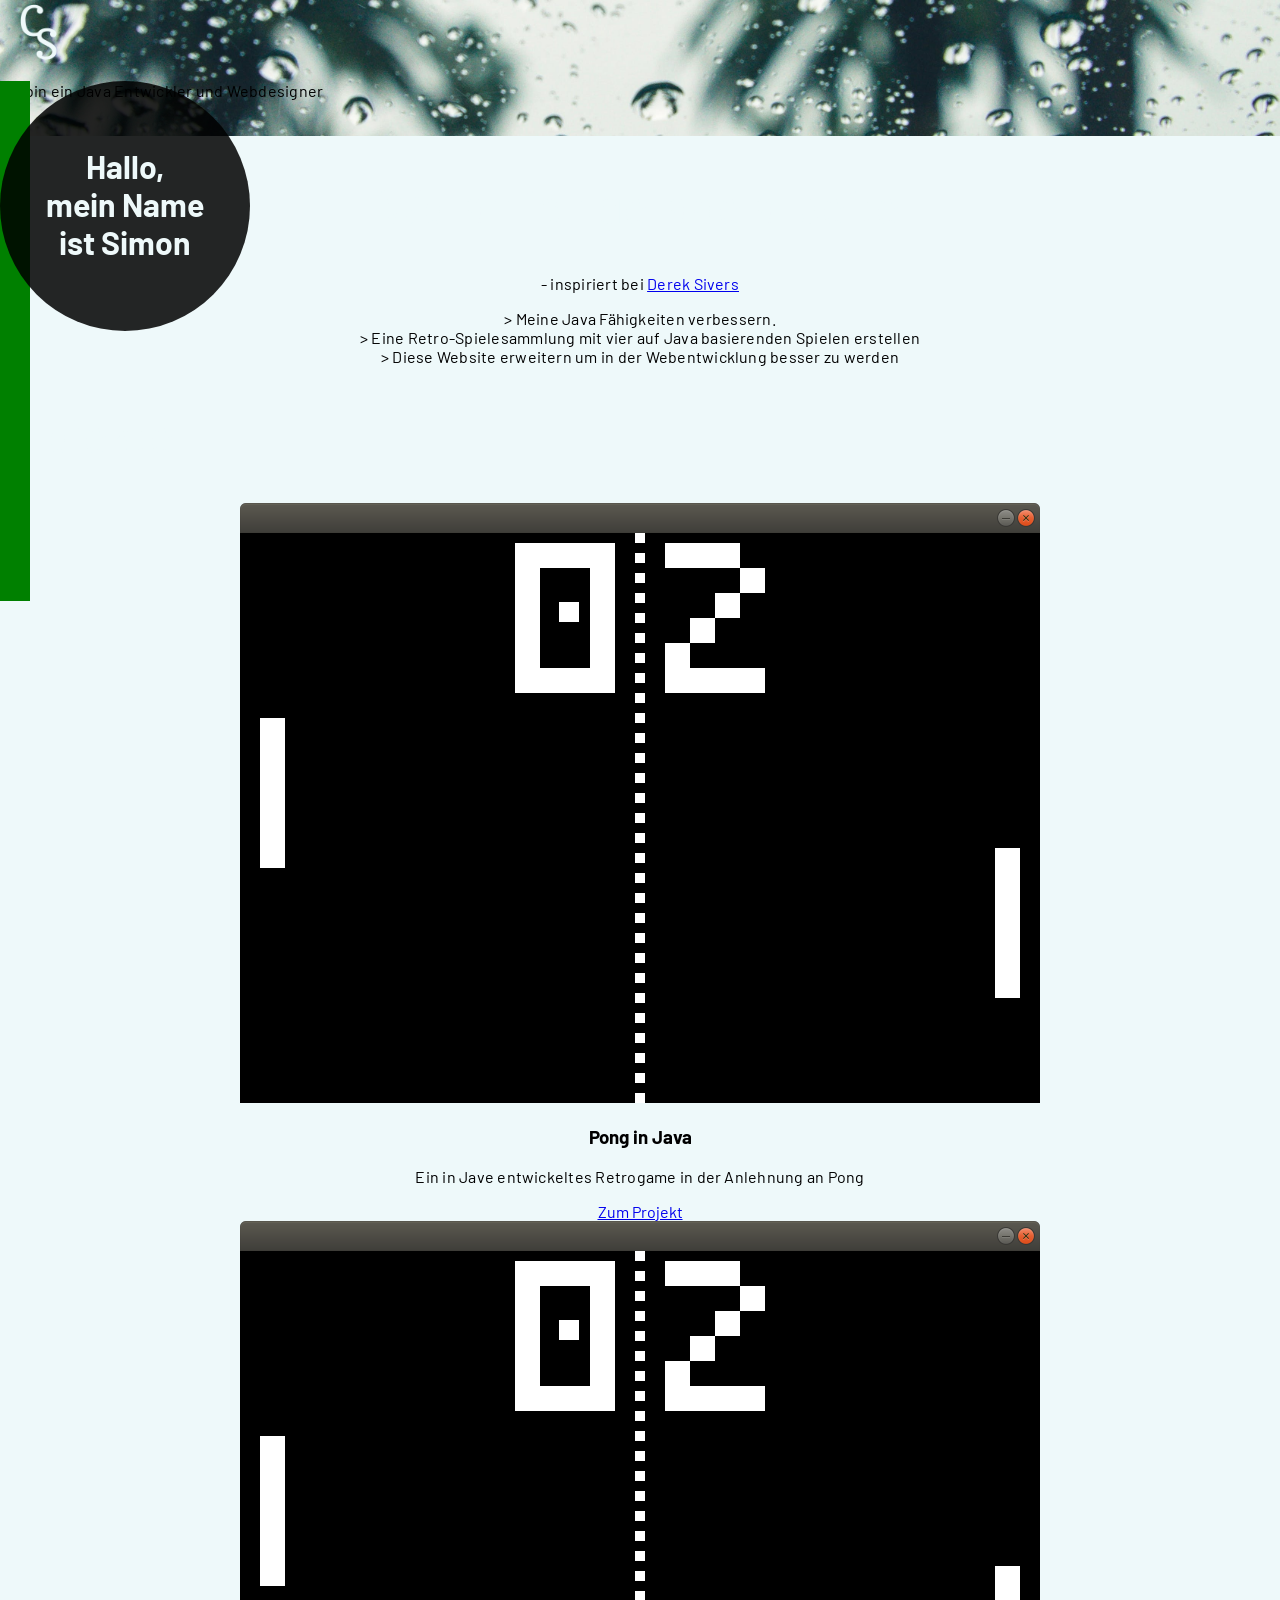
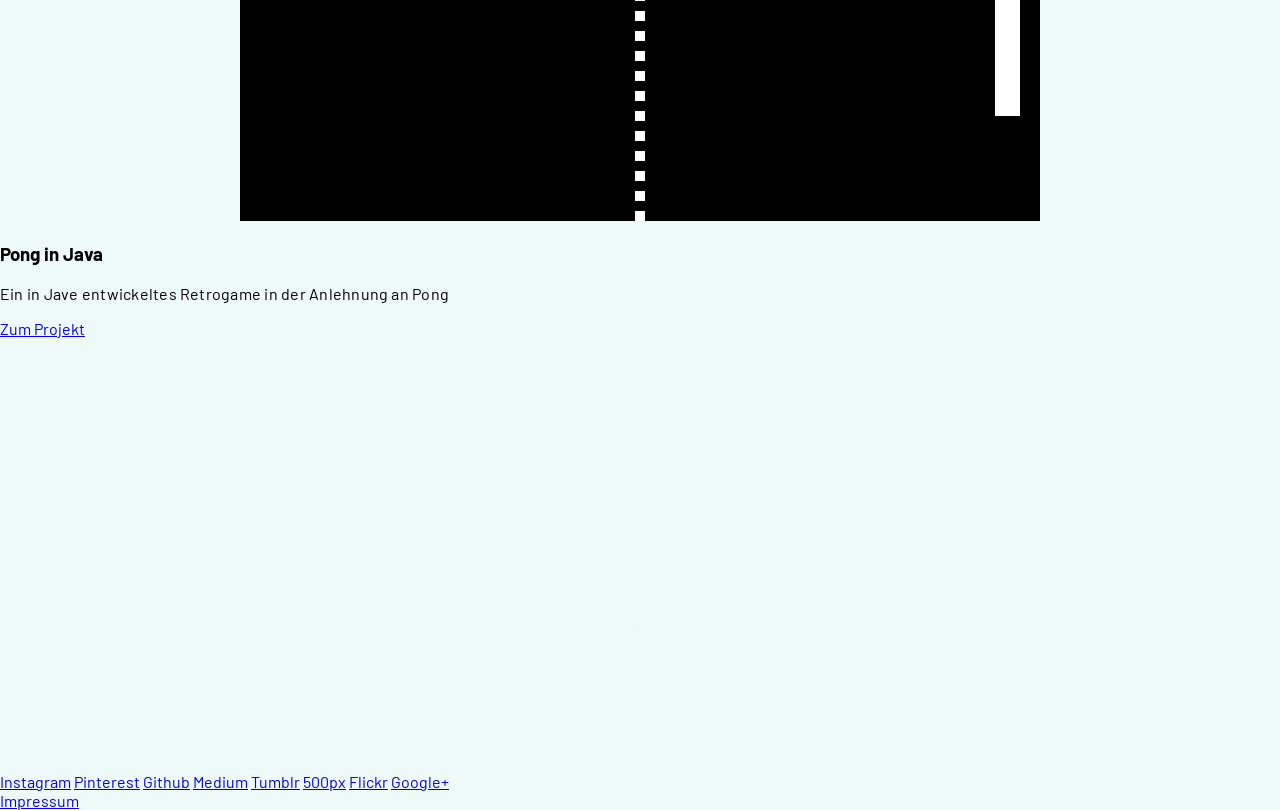
==== commit 6b01dc6c: "New Design Cleanup" ====
--- a/index.html
+++ b/index.html
@@ -11,76 +11,95 @@
   <link rel="stylesheet" type="text/css" href="style.css">
   <link href="https://fonts.googleapis.com/css?family=Cutive+Mono&amp;subset=latin-ext" rel="stylesheet">
   <link href="https://fonts.googleapis.com/css?family=Barlow" rel="stylesheet">
-  <link href="https://fonts.googleapis.com/css?family=Roboto:300,400" rel="stylesheet">
-  <link href="https://fonts.googleapis.com/css?family=Source+Sans+Pro:300,300i,400" rel="stylesheet">
   <link href="https://fonts.googleapis.com/css?family=Oswald:300,400,700" rel="stylesheet">
 </head>
+
+
+
 <body>
-  <div class="nav">
-      <img src="img/logo.png" alt="">
-      <label for="toggle">&#9776;</label>
-      <input type="checkbox" id="toggle"/>
-      <div class="menu">
-          <a href="#ueber">Now</a>
-          <a href="#projects">Projekte</a>
-          <a href="#contact">Kontakt</a>
+  <div class="contanier">
+  <header>
+      <nav>
+        <img src="img/logo.png" alt="Logo" class="logo">
+        <div class="menu">
+          <ul class="hide-mobil">
+            <li><a href="#ueber">Now</a></li>
+            <li><a href="#projects">Projekte</a></li>
+            <li><a href="#contact">Kontakt</a></li>
+          </ul>
+        </div>
+      </nav>
+
+
+      <!-- <div class="verticallinks">
+        <a href="https://www.instagram.com/codingsimon/">Instagram</a>
+        <a href="https://www.linkedin.com/in/simon-wimmer-96032816b/">LinkedIn</a>
+        <a href="https://github.com/Codingsimon">Github</a>
+      </div> -->
+      <div class="titeltext">
+
+        <div class="line"></div>
+        <div class="circle">
+          <div class="circle-content">
+              <h1>Hallo,</br>mein Name </br>ist Simon</h1>
+          </div>
+        </div>
+
+
+
+        <p>Ich bin ein Java Entwickler und Webdesigner</p>
       </div>
+      <p id="downarrowcenter"><a id="downarrow" href="#ueber">&#8595;</a></p>
+
+
+  </header>
   </div>
-<header>
-  <div class="verticallinks">
-  <a href="https://www.instagram.com/codingsimon/">Instagram</a>
-  <a href="https://www.linkedin.com/in/simon-wimmer-96032816b/">LinkedIn</a>
-  <a href="https://github.com/Codingsimon">Github</a>
-</div>
-  <div class="titeltext">
-    <h1 id="title">Hallo,</br>mein Name </br>ist Simon</h1>
-    <p>Ich bin ein Java Entwickler und Webdesigner</p>
-  </div>
-  <p id="downarrowcenter"><a id="downarrow" href="#ueber">&#8595;</a></p>
-</header>
-<a name="ueber"></a>
-<div class="ueber">
-  <div class="textbox">
-  <h2>Woran ich gerade arbeite</h2>
-  <p id="nowsubtitle">- inspiriert bei <a href="https://nownownow.com/about">Derek Sivers</a></p>
-    <p>&#62; Meine Java Fähigkeiten verbessern.</br>
-    &#62; Eine Retro-Spielesammlung mit vier auf Java basierenden Spielen erstellen</br>
-    &#62; Diese Website erweitern um in der Webentwicklung besser zu werden</p>
-  </div>
-</div>
-<div id="projects">
-  <a name="projects"></a>
-    <h2>Projekte</h2>
-    <div class="projectcat">
-      <div class="projectboxleft">
-        <img src="img/pong.png" alt="">
-      </div>
-      <div class="projectboxright">
-        <h3>Pong in Java</h3>
-        <p>Ein in Jave entwickeltes Retrogame in der Anlehnung an Pong</p>
-      <div class="button">
-        <a href="#">Zum Projekt</a>
-      </div>
+
+
+
+  <a name="ueber"></a>
+  <div class="ueber">
+    <div class="container">
+      <h2>Woran ich gerade arbeite</h2>
+      <p id="nowsubtitle">- inspiriert bei <a href="https://nownownow.com/about">Derek Sivers</a></p>
+      <p>&#62; Meine Java Fähigkeiten verbessern.</br>
+        &#62; Eine Retro-Spielesammlung mit vier auf Java basierenden Spielen erstellen</br>
+        &#62; Diese Website erweitern um in der Webentwicklung besser zu werden</p>
       </div>
     </div>
+    <div id="projects">
+      <a name="projects"></a>
+      <h2>Projekte</h2>
+      <div class="container">
+        <div class="projectboxleft">
+          <img src="img/pong.png" alt="">
+        </div>
+        <div class="projectboxright">
+          <h3>Pong in Java</h3>
+          <p>Ein in Jave entwickeltes Retrogame in der Anlehnung an Pong</p>
+          <div class="button">
+            <a href="#">Zum Projekt</a>
+          </div>
+        </div>
+      </div>
 
-    <div class="projectcat">
-      <div class="projectboxright">
-        <img src="img/pong.png" alt="">
-      </div>
-      <div class="projectboxleft">
-        <h3>Pong in Java</h3>
-        <p>Ein in Jave entwickeltes Retrogame in der Anlehnung an Pong</p>
-        <div class="button">
-          <a href="#">Zum Projekt</a>
+      <div class="contanier">
+        <div class="container">
+          <img src="img/pong.png" alt="">
+        </div>
+        <div class="projectboxleft">
+          <h3>Pong in Java</h3>
+          <p>Ein in Jave entwickeltes Retrogame in der Anlehnung an Pong</p>
+          <div class="button">
+            <a href="#">Zum Projekt</a>
+          </div>
         </div>
       </div>
     </div>
-</div>
-<!-- <div id="work">
-  <a name="work"></a>
-  <h2>Fähigkeiten Verteilung</h2>
-  <div id="skillsection">
+    <!-- <div id="work">
+    <a name="work"></a>
+    <h2>Fähigkeiten Verteilung</h2>
+    <div id="skillsection">
     <div class="skilltag">Java</div><div class="progressbar"><div class="progress tagjava"></div></div>
     <div class="skilltag">HTML</div><div class="progressbar"><div class="progress taghtml"></div></div>
     <div class="skilltag">CSS</div><div class="progressbar"><div class="progress tagcss"></div></div>
--- a/style.css
+++ b/style.css
@@ -1,595 +1,87 @@
-@font-face {
-    font-family: 'poppinssemibold';
-    src: url('fonts/poppins-semibold-webfont.woff2') format('woff2'),
-         url('fonts/poppins-semibold-webfont.woff') format('woff');
-    font-weight: normal;
-    font-style: normal;
-}
+@import url('https://fonts.googleapis.com/css?family=Barlow:200,400,700&display=swap');
 
-@font-face {
-    font-family: 'poppins_light_webfont';
-    src: url('fonts/poppins-light-webfont.woff2') format('woff2'),
-         url('fonts/poppins-light-webfont.woff') format('woff');
-    font-weight: normal;
-    font-style: normal;
-}
-
-@font-face {
-    font-family: 'poppinsregular';
-    src: url('poppins-regular-webfont.woff2') format('woff2'),
-         url('poppins-regular-webfont.woff') format('woff');
-    font-weight: normal;
-    font-style: normal;
-}
-
-@font-face {
-    font-family: 'poppinssextrabold';
-    src: url('fonts/poppins-extrabold-webfont.ttf') format('woff2'),
-         url('fonts/poppins-extrabold-webfont.ttf') format('woff');
-    font-weight: normal;
-    font-style: normal;
-}
 
 body {
   margin: 0;
   padding: 0;
+  font-family: 'Barlow', sans-serif;
   background-color: #eef9fa;
 }
 
+h1{
+  color: #eef9fa;
+  font-family: 'Barlow', sans-serif;
+  font-weight: 700;
+  text-align: center;
+}
+
 h2 {
-  font-family: 'Oswald', sans-serif;
   font-weight: 400;
   font-size: 3em;
   color: #eef9fa;
-  margin: 0;
 }
 
 p {
     font-weight: 400;
-    font-size: 1.4em;
+    font-size: 1em;
     letter-spacing: 0.015em;
-    font-family: 'Oswald', sans-serif;
     font-weight: 400;
 }
 
-::selection {background: #373353e6; color: #ffffff;}
-::-moz-selection {background: #373353e6; color: #ffffff;}
-
-/*Menu*/
-
-.nav {
-    text-align: right;
-    height: 70px;
-    line-height: 70px;
-    position: relative;
-    background-color: #1e1e1e;
-}
-.menu {
-    padding: 0 30px 0 0;
-    background-color: #1e1e1e;
-}
-.menu a {
-    clear: right;
-    text-decoration: none;
-    color: #969696;
-    margin: 0 10px;
-    line-height: 70px;
-    font-family: 'Oswald', sans-serif;
-    text-transform: uppercase;
-    font-weight: 300;
-    letter-spacing: 0.1em;
+ul{
+  list-style-type:none;
+  margin: 0;
+  padding: 0;
 }
 
-.menu a:hover {
-  letter-spacing: 0.1em;
-  color: #eef9fa;
+.container{
+  text-align: center;
+  padding: 0px 5px 0px 5px;
 }
 
-span {
-    color: #54D17A;
+header{
+  background-image: url("img/header_bg.jpeg");
+  background-repeat: no-repeat;
+  background-size: 100% auto;
 }
 
-label {
-    margin: 0 40px 0 0;
-    font-size: 26px;
-    line-height: 70px;
-    display: none;
-    width: 26px;
-    float: right;
-}
-#toggle {
-    display: none;
+.logo{
+  width: 80px;
 }
 
-.nav img {
-  height: 70px;
-  float: left;
-  margin: 42px 0 0 13px;
+nav{
+  display: flex;
+  justify-content: space-between;
 }
 
-@media only screen and (max-device-width: 1080px) {
-    label {
-        display: block;
-        cursor: pointer;
-        color: #eef9fa;
-    }
-    .menu {
-        text-align: center;
-        width: 100%;
-        display: none;
-    }
-    .menu a {
-        display: block;
-        border-bottom: 1px solid #EAEAEB1A;
-        margin: 0;
-        background-color: #323232;
-        color: #eef9fa;
-        font-family: 'poppinsregular', arial, sans-serif;
-    }
-    .menu a:hover {
-        color: red;
-    }
-    #toggle:checked + .menu {
-        display: block;
-    }
-    .nav img{
-      margin: 9px 0 0 -2px;
-      height: 54px;
-    }
-}
-
-/*Menu end*/
-
-header {
-  background-color: #1e1e1e;
-  min-height: 80vh;
-  font-family: 'poppinsregular', arial, sans-serif;
-}
-
-@media only screen and (min-device-width: 1080px) {
-  header .titeltext {
-    width: 361px;
-    font-family: 'poppinsregular', arial, sans-serif;
-    margin: auto;
-  }
-}
-
-@media only screen and (max-device-width: 1080px) {
-  header .titeltext {
-    width: 19%;
-    font-family: 'poppinsregular', arial, sans-serif;
-    margin: auto;
-  }
-}
-
-@media only screen and (min-device-width: 1080px) {
-header h1 {
-  font-family: 'Oswald', sans-serif;
-  font-size: 5em;
-  font-weight: 700;
-  color: #eef9fa;
-  padding-top: 190px;
-  margin: 0;
-  line-height: 1.2em;
-}
-}
-
-@media only screen and (max-device-width: 1080px) {
-  header h1 {
-    font-family: 'Oswald', sans-serif;
-    font-size: 5em;
-    font-weight: 700;
-    color: #eef9fa;
-    padding-top: 80px;
-    margin: 0;
-  }
-}
-
-header p {
-  font-weight: 400;
-  font-size: 1.4em;
-  color: #969696;
-  letter-spacing: 0.015em;
-  font-family: 'Oswald', sans-serif;
-  font-weight: 300;
-  margin-top: 0.5em;
-  padding-bottom: 20px;
-}
-
-#downarrow{
-  margin: 0px;
-  font-size: 1.7em;
-  text-decoration: none;
-  color: #969696;
-}
-
-#downarrowcenter {
-    text-align: center;
-    margin: 0px;
-    padding-bottom: 20px;
-    padding-top: 179px;
-}
-
-header img {
-    margin-left: auto;
-    margin-right: auto;
-    display:block;
-    height: 50px;
-    margin-bottom: 50px;
-}
-
-header .verticallinks {
-  -webkit-transform-origin: 0 0;
-  -moz-transform-origin: 0 0;
-  -ms-transform-origin: 0 0;
-  -o-transform-origin: 0 0;
-  transform-origin: 0 0;
-  -ms-transform: rotate(-90deg); /* IE 9 */
-  -webkit-transform: rotate(-90deg); /* Safari */
-  transform: rotate(-90deg); /* Standard syntax */
-  float: left;
-  margin-top: 500px;
-  margin-left: -58px;
-}
-
-header .verticallinks a {
-  font-family: 'Cutive Mono', monospace;
-  font-size: 1.3em;
-  text-decoration: none;
-  padding-right: 30px;
-  color: #969696;
-}
-
-header .verticallinks a:hover {
-  color: #eef9fa;
-}
-
-#blogbutton {
-  background-color: green;
+.hide-mobil{
   display: none;
 }
 
-#highlight {
-  background-color: #373353;
-  padding: 0 15px 0 15px;
-  line-height: 250px;
-  line-height: 75px;
-}
-
-#icons {
-  height: 300px;
-  background-color: #eef9fa;
-  text-align: center;
-  font-family: 'Source Sans Pro', sans-serif;
-}
-
-#icons > div {
-  padding: 0 40px 0 40px;
-  display: inline-block;
-}
-
-#projects {
-  background-color: #eef9fa;
-  overflow: hidden;
-  padding-bottom: 95px;
-}
-
-#projects h2 {
-margin-bottom: 0.7em;
-color: #1e1e1e;
-font-weight: 700;
-font-size: 3.2em;
-padding-left: 20.5%;
-padding-top: 95px;
-}
-
-#projects img {
-  height: 400px;
-  width: auto;
-  margin: 0 auto 0 auto;
-  display: block;
-}
-
-#projects h3 {
-  color: #1e1e1e;
-  font-weight: 700;
-  font-family: 'Oswald', sans-serif;
-  font-size: 1.6em;
-  margin-top: -9px;
-}
-
-#projects .projectboxright h3 {
-    padding-left: 30px;
-}
-
-#projects p {
-    font-family: 'Oswald', sans-serif;
-    font-size: 1.2em;
-    margin-top: -23px;
-}
-
-#projects .projectboxright p {
-    padding-left: 30px;
-}
-
-
-@media only screen and (min-device-width: 1150px) {
-  .projectcat{
-    border-width: 7px;
-    border-color: #d4fbff;
-    border-style: solid;
-    width: 1049px;
-    height: 400px;
-    padding: 30px;
-    margin-left: auto;
-    margin-right: auto;
-    margin-top: 30px;
-    margin-bottom: 30px;
-  }
-
-.projectboxright{
-  float: right;
-  width: 50%;
-  height: 100%;
-  position: relative;
-}
-
-.projectboxleft{
-  float: left;
-  width: 50%;
-  height: 100%;
-  position: relative;
-}
-
-.button{
-  background-color: #3167ff;
-  width: 200px;
-  padding: 13px;
-  margin-left: auto;
-  margin-right: auto;
-  text-align: center;
-  border-radius: 7px;
-  bottom: 50px;
-  position: absolute;
-  left: 0;
-  right: 0;
-  margin-left: auto;
-  margin-right: auto;
-}
-}
-
-@media only screen and (max-device-width: 1149px) {
-  .projectcat{
-    border-width: 7px;
-    border-color: #d4fbff;
-    border-style: solid;
-    padding: 30px;
-    margin-left: auto;
-    margin-right: auto;
-    margin-top: 30px;
-    margin-bottom: 30px;
-  }
-
-  .button {
-    background-color: #3167ff;
-    width: 200px;
-    padding: 13px;
-    margin-left: auto;
-    margin-right: auto;
-    text-align: center;
-    border-radius: 7px;
-    bottom: 0px;
-    position: relative;
-  }
-
-  #projects h3 {
-    margin-top: 41px;
-    text-align: center;
-  }
-
-  #projects p {
-    text-align: center;
-  }
-
-  .projectboxright{
-    float: none;
-  }
-
-  .projectboxleft{
-    float: none;
-  }
-}
-
-.button:hover{
-  background-color: #31eaff;
-  color: #1e1e1e;
-}
-
-.button a{
-  text-decoration: none;
-  font-family: 'Oswald', sans-serif;
-  color: #eef9fa;
-  font-weight: 300;
-  letter-spacing: 0.07em;
-  #3167ff
-}
-
-#work {
-  height: 900px;
-  background-color: #13c680;
-  overflow: hidden;
-}
-
-#work > h2 {
-  margin-top: 100px;
-  margin-bottom: 49px;
-  color: #eef9fa;
-  font-weight: 300;
-  font-size: 3.2em;
-  font-family: 'Cutive Mono', monospace;
-  text-align: center;
-}
-
-.ueber {
-  background-color: #31eaff;
-  min-height: 65vh;
-  padding-top: 230px;
-}
-
-.ueber h2 {
-  margin-bottom: -0.3em;
-  color: #eef9fa;
-  font-weight: 700;
-  font-size: 3.2em;
-}
-
-.ueber p {
-  color: #eef9fa;
-  margin-left: auto;
-  margin-right: auto;
-  font-family: 'Oswald', sans-serif;
-  font-size: 1.4em;
-  font-weight: 400;
-  line-height: 0.6;
-  line-height: 1.7;
-}
-
-.ueber .textbox{
-  width: 42%;
-  margin-left: auto;
-  margin-right: auto;
-}
-
-.ueber #nowsubtitle{
-  font-size: 0.5em;
-  margin-bottom: 1em;
-  font-size: 1em;
-  margin-top: 1.3em;
-}
-
-.ueber #nowsubtitle a {
-  text-decoration: none;
-  color: #969696;
-  font-family: 'Oswald', sans-serif;
-}
-
-#skills {
-  height: 400px;
+.menu{
   background-color: green;
 }
 
-#blogsection {
-  height: 350px;
-  background-color: blue;
+.titeltext{
+    margin: 0 auto;
 }
 
-#contact {
-  height: 760px;
-  background-color: #1e1e1e;
-  overflow: hidden;
-  text-align: center;
-  position: relative;
+.circle{
+  position: absolute;
+  background-color: #000000d9;
+  width: 250px;
+  height: 250px;
+  border-radius: 50%;
 }
 
-#contact > h2 {
-  margin-top: 200px;
-  color: #eef9fa;
-  font-weight: 700;
-  font-size: 2.4em;
-  margin-bottom: 43px;
+.circle-content{
+    padding-top: 18%;
 }
 
-#contact > a {
-  margin-top: 40px;
-  text-decoration: none;
-  margin: 0 5px 0 5px;
-  font-size: 1.2em;
-  font-weight: 300;
-  color: #969696;
-  font-family: 'Oswald', sans-serif;
+.line{
+  position: absolute;
+  border-color: yellow;
+  height: 520px;
+  width: 30px;
+  background-color: green;
 }
-
-#contact > img {
-  margin-top: 123px;
-  display: block;
-  margin-left: auto;
-  margin-right: auto;
-  height: 70px;
-}
-
-#impressum {
-  position: absolute;
-  bottom: 1px;
-  margin: 0 -0 0 -33px;
-  font-size: 0.9em;
-  font-weight: 300;
-  color: #777;
-  text-decoration: none;
-  font-size: 0.7em;
-  font-family: 'Oswald', sans-serif;
-}
-
-#skillsection {
-  height: auto;
-  width: 400px;
-  margin-left: auto;
-  margin-right: auto;
-  margin-top: 140px;
-}
-
-.progressbar {
-  height: 20px;
-  width: 80%;
-  background-color: #eef9fa33;
-  margin:20px 0 20px 20%;
-}
-
-.skilltag {
-  float: left;
-  width: 20%;
-  height: 20px;
-  font-family: 'Source Sans Pro', sans-serif;
-  color: #eef9fa;
-}
-
-.tagjava {
-  width: 30%;
-}
-
-.taghtml{
-  width: 70%;
-}
-
-.tagcss {
-  width: 50%;
-}
-
-.taglinux{
-  width: 15%;
-}
-
-.tagphotoshop{
-  width: 90%;
-}
-
-.tagillustrator{
-  width: 50%;
-}
-
-.tagblender{
-  width: 80%;
-}
-
-.progress {
-  background-color: #373353;
-  height: 100%;
-}
-
-.grid .tumbnail {
-  width: 150px;
-    height: 150px;
-    background-image: url("img/grid/picturegrid02.jpeg");
-    background-size: cover;
-    background-repeat: no-repeat;
-    background-position: 50% 50%;
-}
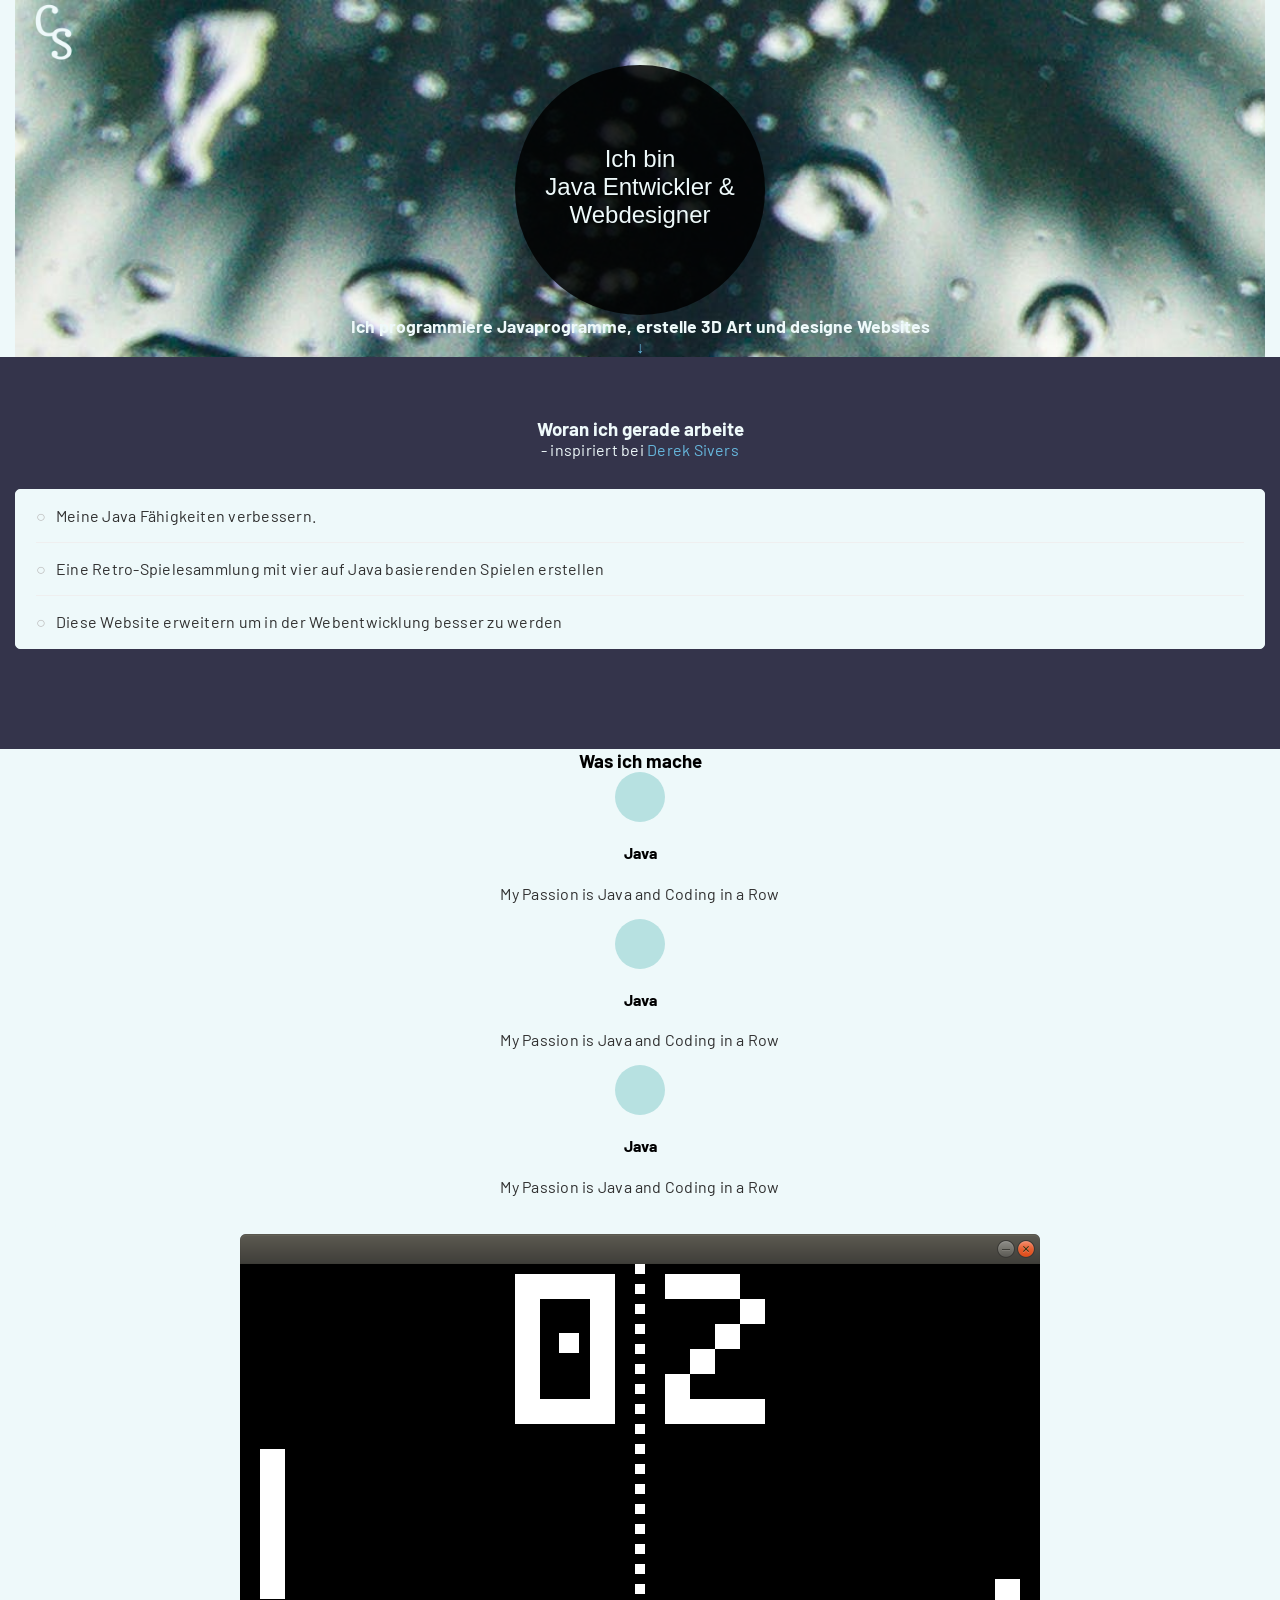
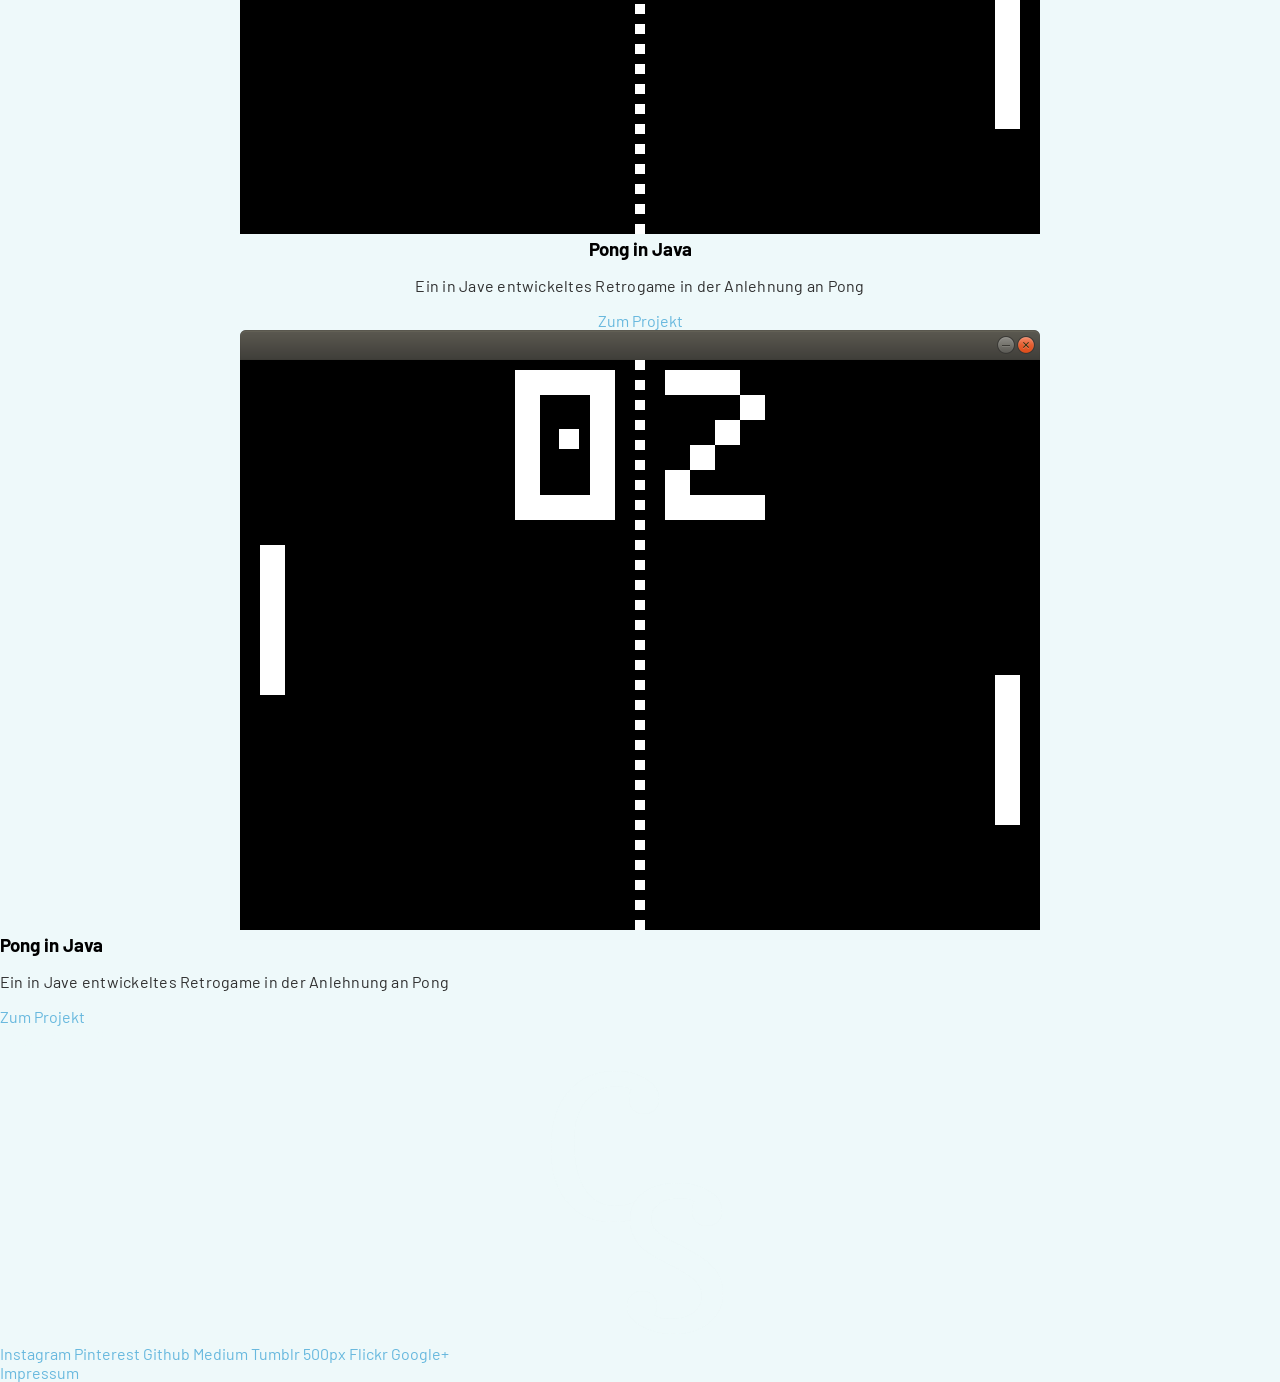
==== commit b830fba0: "2 new Sections" ====
--- a/index.html
+++ b/index.html
@@ -17,7 +17,7 @@
 
 
 <body>
-  <div class="contanier">
+  <div class="container">
   <header>
       <nav>
         <img src="img/logo.png" alt="Logo" class="logo">
@@ -30,43 +30,66 @@
         </div>
       </nav>
 
-
       <!-- <div class="verticallinks">
         <a href="https://www.instagram.com/codingsimon/">Instagram</a>
         <a href="https://www.linkedin.com/in/simon-wimmer-96032816b/">LinkedIn</a>
         <a href="https://github.com/Codingsimon">Github</a>
       </div> -->
-      <div class="titeltext">
 
-        <div class="line"></div>
+        <!-- <div class="line vert1"></div>
+        <div class="line vert2"></div> -->
         <div class="circle">
           <div class="circle-content">
-              <h1>Hallo,</br>mein Name </br>ist Simon</h1>
+              <h1>Ich bin </br>Java Entwickler & Webdesigner</h1>
           </div>
         </div>
 
-
-
-        <p>Ich bin ein Java Entwickler und Webdesigner</p>
-      </div>
+      <h2>Ich programmiere Javaprogramme, erstelle 3D Art und designe Websites</h2>
       <p id="downarrowcenter"><a id="downarrow" href="#ueber">&#8595;</a></p>
-
-
   </header>
   </div>
 
 
 
-  <a name="ueber"></a>
-  <div class="ueber">
+  <!-- <a name="ueber"></a> -->
+  <div class="purple-container">
     <div class="container">
-      <h2>Woran ich gerade arbeite</h2>
-      <p id="nowsubtitle">- inspiriert bei <a href="https://nownownow.com/about">Derek Sivers</a></p>
-      <p>&#62; Meine Java Fähigkeiten verbessern.</br>
-        &#62; Eine Retro-Spielesammlung mit vier auf Java basierenden Spielen erstellen</br>
-        &#62; Diese Website erweitern um in der Webentwicklung besser zu werden</p>
+      <div class="headingbox">
+        <h3>Woran ich gerade arbeite</h3>
+        <p id="nowsubtitle">- inspiriert bei <a href="https://nownownow.com/about">Derek Sivers</a></p>
+      </div>
+      <div class="notepad">
+          <p><span class="listicon">&#9675;</span>Meine Java Fähigkeiten verbessern.</p>
+          <hr>
+          <p><span class="listicon">&#9675;</span>Eine Retro-Spielesammlung mit vier auf Java basierenden Spielen erstellen</p>
+          <hr>
+          <p><span class="listicon">&#9675;</span>Diese Website erweitern um in der Webentwicklung besser zu werden</p>
+      </div>
       </div>
     </div>
+
+<div class="white-container">
+  <h3>Was ich mache</h3>
+  <div class="container">
+    <div class="task-icon"></div>
+    <h4>Java</h4>
+    <p>My Passion is Java and Coding in a Row</p>
+  </div>
+  <div class="container">
+    <div class="task-icon"></div>
+    <h4>Java</h4>
+    <p>My Passion is Java and Coding in a Row</p>
+  </div>
+  <div class="container">
+    <div class="task-icon"></div>
+    <h4>Java</h4>
+    <p>My Passion is Java and Coding in a Row</p>
+  </div>
+</div>
+
+
+
+
     <div id="projects">
       <a name="projects"></a>
       <h2>Projekte</h2>
--- a/style.css
+++ b/style.css
@@ -11,14 +11,21 @@
 h1{
   color: #eef9fa;
   font-family: 'Barlow', sans-serif;
-  font-weight: 700;
+  font-weight: 200;
   text-align: center;
+  font-size: 1.5em;
+  margin-top: 35px;
 }
 
 h2 {
-  font-weight: 400;
-  font-size: 3em;
+  font-weight: 700;
+  font-size: 1.1em;
   color: #eef9fa;
+  margin: 0;
+}
+
+h3 {
+  margin: 0;
 }
 
 p {
@@ -26,6 +33,12 @@
     font-size: 1em;
     letter-spacing: 0.015em;
     font-weight: 400;
+    color: #303030;
+}
+
+a{
+  color: #67b8de;
+  text-decoration: none;
 }
 
 ul{
@@ -36,13 +49,14 @@
 
 .container{
   text-align: center;
-  padding: 0px 5px 0px 5px;
+  padding: 0px 15px 0px 15px;
 }
 
 header{
+  background-color: green;
   background-image: url("img/header_bg.jpeg");
   background-repeat: no-repeat;
-  background-size: 100% auto;
+  background-size: 300% auto;
 }
 
 .logo{
@@ -62,26 +76,98 @@
   background-color: green;
 }
 
-.titeltext{
-    margin: 0 auto;
-}
-
 .circle{
-  position: absolute;
   background-color: #000000d9;
   width: 250px;
   height: 250px;
   border-radius: 50%;
+  margin: 0 auto 0 auto;
+  right: 0;
+  left: 0;
 }
 
 .circle-content{
     padding-top: 18%;
 }
 
-.line{
+.purple-container{
+  background-color: #34344b;
+  padding-bottom: 50px;
+  padding-top: 60px;
+}
+
+.headingbox{
+  color: #eef9fa;
+  margin-bottom: 30px;
+}
+
+.headingbox p{
+  color: #eef9fa;
+  margin: 0;
+}
+
+#downarrowcenter{
+  margin: 0;
+}
+
+hr{
+  height: 1px;
+  border: 0;
+  background-color: #efefef; /* Modern Browsers */
+
+}
+
+.listicon{
+  padding-right: 10px;
+  color: #bdbdbd;
+}
+
+.notepad{
+  border-width: 1px;
+  border-style: solid;
+  border-color: #eef9fa;
+  background-color: #eef9fa;
+  border-radius: 5px;
+  margin-bottom: 50px;
+  text-align: left;
+  padding-left: 20px;
+  padding-right: 20px;
+  color: #303030;
+}
+
+.task-icon{
+  background-color: #b7e1e1;
+  width: 50px;
+  height: 50px;
+  border-radius: 50%;
+  margin: 0 auto;
+}
+
+.white-container{
+  text-align: center;
+}
+
+.white-contanier h3{
+  margin-top: 20px;
+  margin-bottom: 20px;
+}
+
+/* .line{
   position: absolute;
   border-color: yellow;
-  height: 520px;
-  width: 30px;
-  background-color: green;
+  height: 400px;
+  width: 0px;
+  border-width: 5px;
+  margin: 0 auto;
+  right: 0;
+  left: 0;
+  border-style: solid;
 }
+
+.vert1{
+  transform: rotate(45deg);
+}
+
+.vert2{
+  transform: rotate(-45deg);
+} */
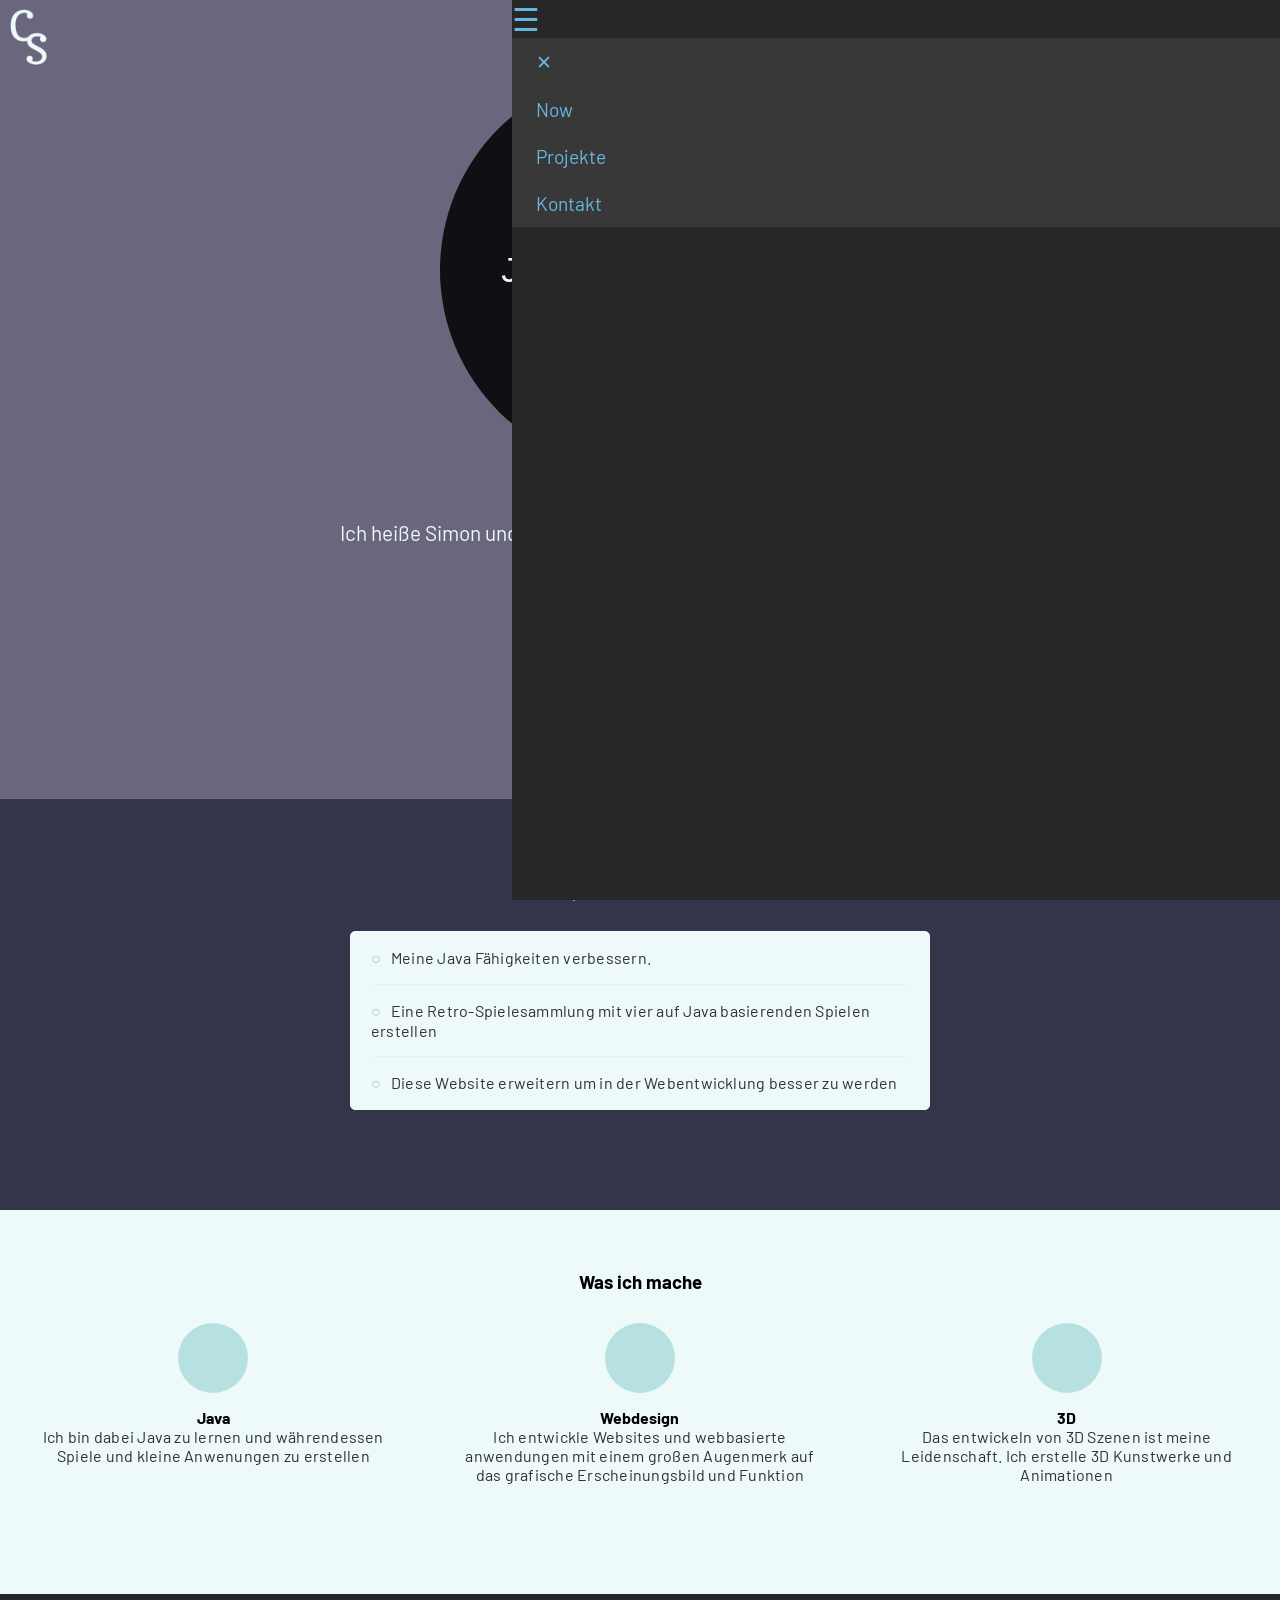
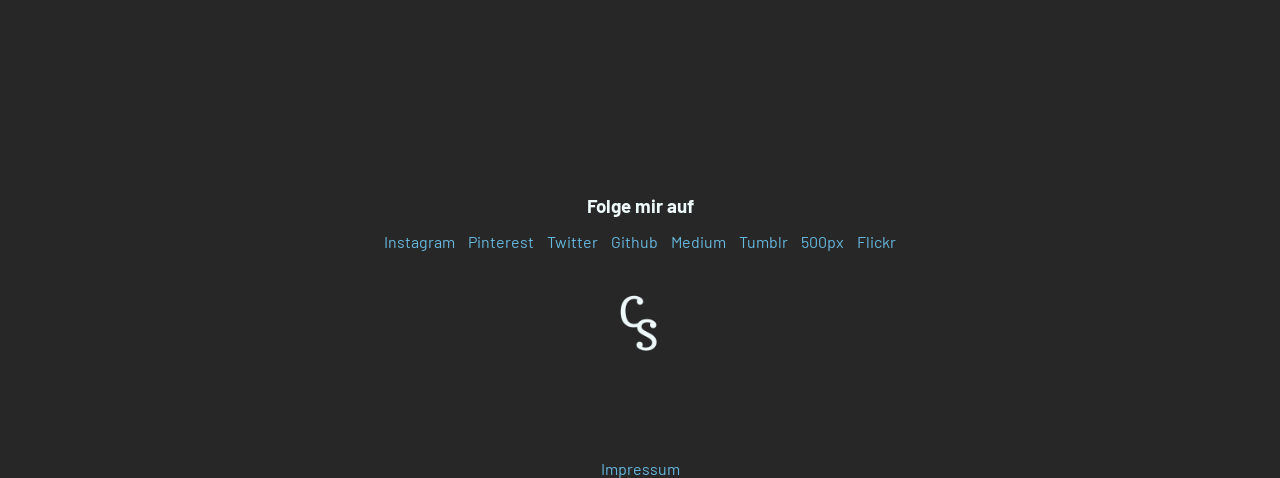
==== commit c8b0b925: "Website statisch fertig" ====
--- a/index.html
+++ b/index.html
@@ -17,12 +17,14 @@
 
 
 <body>
-  <div class="container">
   <header>
+    <div class="container">
       <nav>
         <img src="img/logo.png" alt="Logo" class="logo">
         <div class="menu">
-          <ul class="hide-mobil">
+          <a href="#">&#9776;</a>
+          <ul class="hide-mobi">
+            <li><a class="exit-btn" href="#">&#10005;</a></li>
             <li><a href="#ueber">Now</a></li>
             <li><a href="#projects">Projekte</a></li>
             <li><a href="#contact">Kontakt</a></li>
@@ -31,122 +33,85 @@
       </nav>
 
       <!-- <div class="verticallinks">
-        <a href="https://www.instagram.com/codingsimon/">Instagram</a>
-        <a href="https://www.linkedin.com/in/simon-wimmer-96032816b/">LinkedIn</a>
-        <a href="https://github.com/Codingsimon">Github</a>
-      </div> -->
+      <a href="https://www.instagram.com/codingsimon/">Instagram</a>
+      <a href="https://www.linkedin.com/in/simon-wimmer-96032816b/">LinkedIn</a>
+      <a href="https://github.com/Codingsimon">Github</a>
+    </div> -->
 
-        <!-- <div class="line vert1"></div>
-        <div class="line vert2"></div> -->
-        <div class="circle">
-          <div class="circle-content">
-              <h1>Ich bin </br>Java Entwickler & Webdesigner</h1>
-          </div>
-        </div>
-
-      <h2>Ich programmiere Javaprogramme, erstelle 3D Art und designe Websites</h2>
-      <p id="downarrowcenter"><a id="downarrow" href="#ueber">&#8595;</a></p>
-  </header>
-  </div>
-
-
-
-  <!-- <a name="ueber"></a> -->
-  <div class="purple-container">
-    <div class="container">
-      <div class="headingbox">
-        <h3>Woran ich gerade arbeite</h3>
-        <p id="nowsubtitle">- inspiriert bei <a href="https://nownownow.com/about">Derek Sivers</a></p>
-      </div>
-      <div class="notepad">
-          <p><span class="listicon">&#9675;</span>Meine Java Fähigkeiten verbessern.</p>
-          <hr>
-          <p><span class="listicon">&#9675;</span>Eine Retro-Spielesammlung mit vier auf Java basierenden Spielen erstellen</p>
-          <hr>
-          <p><span class="listicon">&#9675;</span>Diese Website erweitern um in der Webentwicklung besser zu werden</p>
-      </div>
+    <!-- <div class="line vert1"></div>
+    <div class="line vert2"></div> -->
+    <div class="circle">
+      <div class="circle-content">
+        <h1>Ich bin </br>Java Entwickler & Webdesigner</h1>
       </div>
     </div>
 
-<div class="white-container">
-  <h3>Was ich mache</h3>
-  <div class="container">
-    <div class="task-icon"></div>
-    <h4>Java</h4>
-    <p>My Passion is Java and Coding in a Row</p>
+    <h2>Ich heiße Simon und programmiere Javapanwendungen, erstelle 3D Art und designe Websites</h2>
+    <p id="downarrowcenter"><a id="downarrow" href="#ueber">&#8595;</a></p>
   </div>
-  <div class="container">
-    <div class="task-icon"></div>
-    <h4>Java</h4>
-    <p>My Passion is Java and Coding in a Row</p>
-  </div>
-  <div class="container">
-    <div class="task-icon"></div>
-    <h4>Java</h4>
-    <p>My Passion is Java and Coding in a Row</p>
-  </div>
-</div>
+</header>
 
 
 
 
-    <div id="projects">
-      <a name="projects"></a>
-      <h2>Projekte</h2>
-      <div class="container">
-        <div class="projectboxleft">
-          <img src="img/pong.png" alt="">
-        </div>
-        <div class="projectboxright">
-          <h3>Pong in Java</h3>
-          <p>Ein in Jave entwickeltes Retrogame in der Anlehnung an Pong</p>
-          <div class="button">
-            <a href="#">Zum Projekt</a>
-          </div>
-        </div>
-      </div>
-
-      <div class="contanier">
-        <div class="container">
-          <img src="img/pong.png" alt="">
-        </div>
-        <div class="projectboxleft">
-          <h3>Pong in Java</h3>
-          <p>Ein in Jave entwickeltes Retrogame in der Anlehnung an Pong</p>
-          <div class="button">
-            <a href="#">Zum Projekt</a>
-          </div>
-        </div>
-      </div>
+<!-- <a name="ueber"></a> -->
+<div class="purple-container">
+  <div class="container">
+    <div class="headingbox">
+      <h3>Woran ich gerade arbeite</h3>
+      <p id="nowsubtitle">- inspiriert bei <a href="https://nownownow.com/about">Derek Sivers</a></p>
     </div>
-    <!-- <div id="work">
-    <a name="work"></a>
-    <h2>Fähigkeiten Verteilung</h2>
-    <div id="skillsection">
-    <div class="skilltag">Java</div><div class="progressbar"><div class="progress tagjava"></div></div>
-    <div class="skilltag">HTML</div><div class="progressbar"><div class="progress taghtml"></div></div>
-    <div class="skilltag">CSS</div><div class="progressbar"><div class="progress tagcss"></div></div>
-    <div class="skilltag">Photoshop</div><div class="progressbar"><div class="progress tagphotoshop"></div></div>
-    <div class="skilltag">Illustrator</div><div class="progressbar"><div class="progress tagillustrator"></div></div>
-    <div class="skilltag">Blender</div><div class="progressbar"><div class="progress tagblender"></div></div>
-  </div>
-</div> -->
-
-<div id="contact">
-  <a name="contact"></a>
-  <h2>Folge mir auf</h2>
-  <a href="https://www.instagram.com/codingsimon/">Instagram</a>
-  <a href="https://www.pinterest.at/Codingsimon/">Pinterest</a>
-  <a href="https://github.com/Codingsimon">Github</a>
-  <a href="https://medium.com/@codingsimon">Medium</a>
-  <a href="https://codingsimon.tumblr.com/">Tumblr</a>
-  <a href="https://500px.com/simonspictureroom">500px</a>
-  <a href="https://www.flickr.com/people/155344970@N03/">Flickr</a>
-  <a href="https://plus.google.com/u/0/111508672175620851257">Google+</a>
-  <img src="img/logo.png"></img>
-  <div>
-    <a id="impressum" href="#">Impressum</a>
+    <div class="notepad">
+      <p><span class="listicon">&#9675;</span>Meine Java Fähigkeiten verbessern.</p>
+      <hr>
+      <p><span class="listicon">&#9675;</span>Eine Retro-Spielesammlung mit vier auf Java basierenden Spielen erstellen</p>
+      <hr>
+      <p><span class="listicon">&#9675;</span>Diese Website erweitern um in der Webentwicklung besser zu werden</p>
+    </div>
   </div>
 </div>
+
+<div class="white-container">
+  <h3>Was ich mache</h3>
+  <div class="skillbox">
+    <div class="container">
+      <div class="task-icon"></div>
+      <h4>Java</h4>
+      <p>Ich bin dabei Java zu lernen und währendessen Spiele und kleine Anwenungen zu erstellen</p>
+    </div>
+    <div class="container">
+      <div class="task-icon"></div>
+      <h4>Webdesign</h4>
+      <p>Ich entwickle Websites und webbasierte anwendungen mit einem großen Augenmerk auf das grafische Erscheinungsbild und Funktion</p>
+    </div>
+    <div class="container">
+      <div class="task-icon"></div>
+      <h4>3D</h4>
+      <p>Das entwickeln von 3D Szenen ist meine Leidenschaft. Ich erstelle 3D Kunstwerke und Animationen</p>
+    </div>
+  </div>
+</div>
+
+<footer>
+  <div class="container">
+    <a name="contact"></a>
+    <h3>Folge mir auf</h3>
+    <ul>
+      <li><a href="https://www.instagram.com/codingsimon/">Instagram</a></li>
+      <li><a href="https://www.pinterest.at/Codingsimon/">Pinterest</a></li>
+      <li><a href="https://twitter.com/coding_simon">Twitter</a></li>
+      <li><a href="https://github.com/Codingsimon">Github</a></li>
+      <li><a href="https://medium.com/@codingsimon">Medium</a></li>
+      <li><a href="https://codingsimon.tumblr.com/">Tumblr</a></li>
+      <li><a href="https://500px.com/simonspictureroom">500px</a></li>
+      <li><a href="https://www.flickr.com/people/155344970@N03/">Flickr</a></li>
+    </ul>
+
+    <img src="img/logo.png"></img>
+    <div>
+      <a id="impressum" href="#">Impressum</a>
+    </div>
+  </div>
+</footer>
 </body>
 </html>
--- a/style.css
+++ b/style.css
@@ -18,14 +18,19 @@
 }
 
 h2 {
-  font-weight: 700;
-  font-size: 1.1em;
+  font-weight: 400;
+  font-size: 1em;
   color: #eef9fa;
   margin: 0;
 }
 
 h3 {
   margin: 0;
+}
+
+h4{
+  margin-bottom: 0px;
+  margin-top: 15px;
 }
 
 p {
@@ -53,14 +58,28 @@
 }
 
 header{
-  background-color: green;
-  background-image: url("img/header_bg.jpeg");
+  background-color: #69667e;
   background-repeat: no-repeat;
   background-size: 300% auto;
+  padding-bottom: 30px;
+}
+
+header h2 {
+  margin-top: 50px;
+  margin-bottom: 30px;
 }
 
 .logo{
   width: 80px;
+  margin-left: -25px;
+  margin-top: 5px;
+}
+
+.hamstripe{
+  width: 40px;
+  height: 3px;
+  background-color: green;
+  margin: 10px 0;
 }
 
 nav{
@@ -72,8 +91,32 @@
   display: none;
 }
 
+.exit-btn{
+  font-size: 1.5em;
+}
+
 .menu{
-  background-color: green;
+  background-color: #272727;
+  position: fixed;
+  width: 60%;
+  top: 0;
+  right: 0;
+  text-align: left;
+  height: 100%;
+}
+
+.menu ul li a{
+  font-size: 1.2em;
+  padding-left: 24px;
+  padding-top: 12px;
+  padding-bottom: 12px;
+  background-color: #383838;
+  width: 100%;
+  display: inline-block;
+}
+
+.menu ul li a:hover{
+  background-color: #696969;
 }
 
 .circle{
@@ -137,37 +180,102 @@
 
 .task-icon{
   background-color: #b7e1e1;
-  width: 50px;
-  height: 50px;
+  width: 70px;
+  height: 70px;
   border-radius: 50%;
   margin: 0 auto;
 }
 
 .white-container{
   text-align: center;
-}
-
-.white-contanier h3{
-  margin-top: 20px;
-  margin-bottom: 20px;
-}
-
-/* .line{
-  position: absolute;
-  border-color: yellow;
-  height: 400px;
-  width: 0px;
-  border-width: 5px;
-  margin: 0 auto;
-  right: 0;
-  left: 0;
-  border-style: solid;
-}
-
-.vert1{
-  transform: rotate(45deg);
-}
-
-.vert2{
-  transform: rotate(-45deg);
-} */
+  padding-bottom: 50px;
+  padding-top: 60px;
+}
+
+.white-container h3{
+  margin-bottom: 30px;
+}
+
+.white-container p{
+  margin-top: 0px;
+  margin-bottom: 60px;
+}
+
+footer{
+  background-color: #272727;
+  padding-top: 50px;
+}
+
+footer h3{
+  color: #eef9fa;
+  margin-bottom: 15px;
+}
+
+footer img{
+  width: 80px;
+  margin-top: 40px;
+  margin-bottom: 50px;
+}
+
+
+@media only screen and (min-width: 360px) {
+  .white-container .container{
+    width: 360px;
+    margin-left: auto;
+    margin-right: auto;
+  }
+}
+
+@media only screen and (min-width: 610px) {
+  h2{
+    width: 610px;
+    margin: 0 auto;
+    font-size: 1.3em;
+  }
+
+  .notepad{
+    width: 538px;
+    margin-left: auto;
+    margin-right: auto;
+  }
+
+  footer li{
+    display: inline;
+    padding: 0 5px;
+  }
+}
+
+@media only screen and (min-width: 1150px) {
+  .circle{
+    width: 400px;
+    height: 400px;
+  }
+
+  h1{
+    font-size: 2.2em;
+    margin-top: 68px;
+  }
+
+  header h2{
+    margin-bottom: 160px;
+    font-size: 1.3em;
+  }
+
+  header a{
+    font-size: 31px;
+  }
+
+  .white-container .skillbox{
+    display: flex;
+    margin: 0 auto;
+    max-width: 1336px;
+  }
+
+  footer{
+    padding-top: 200px;
+  }
+
+  footer img{
+    margin-bottom: 100px;
+  }
+}
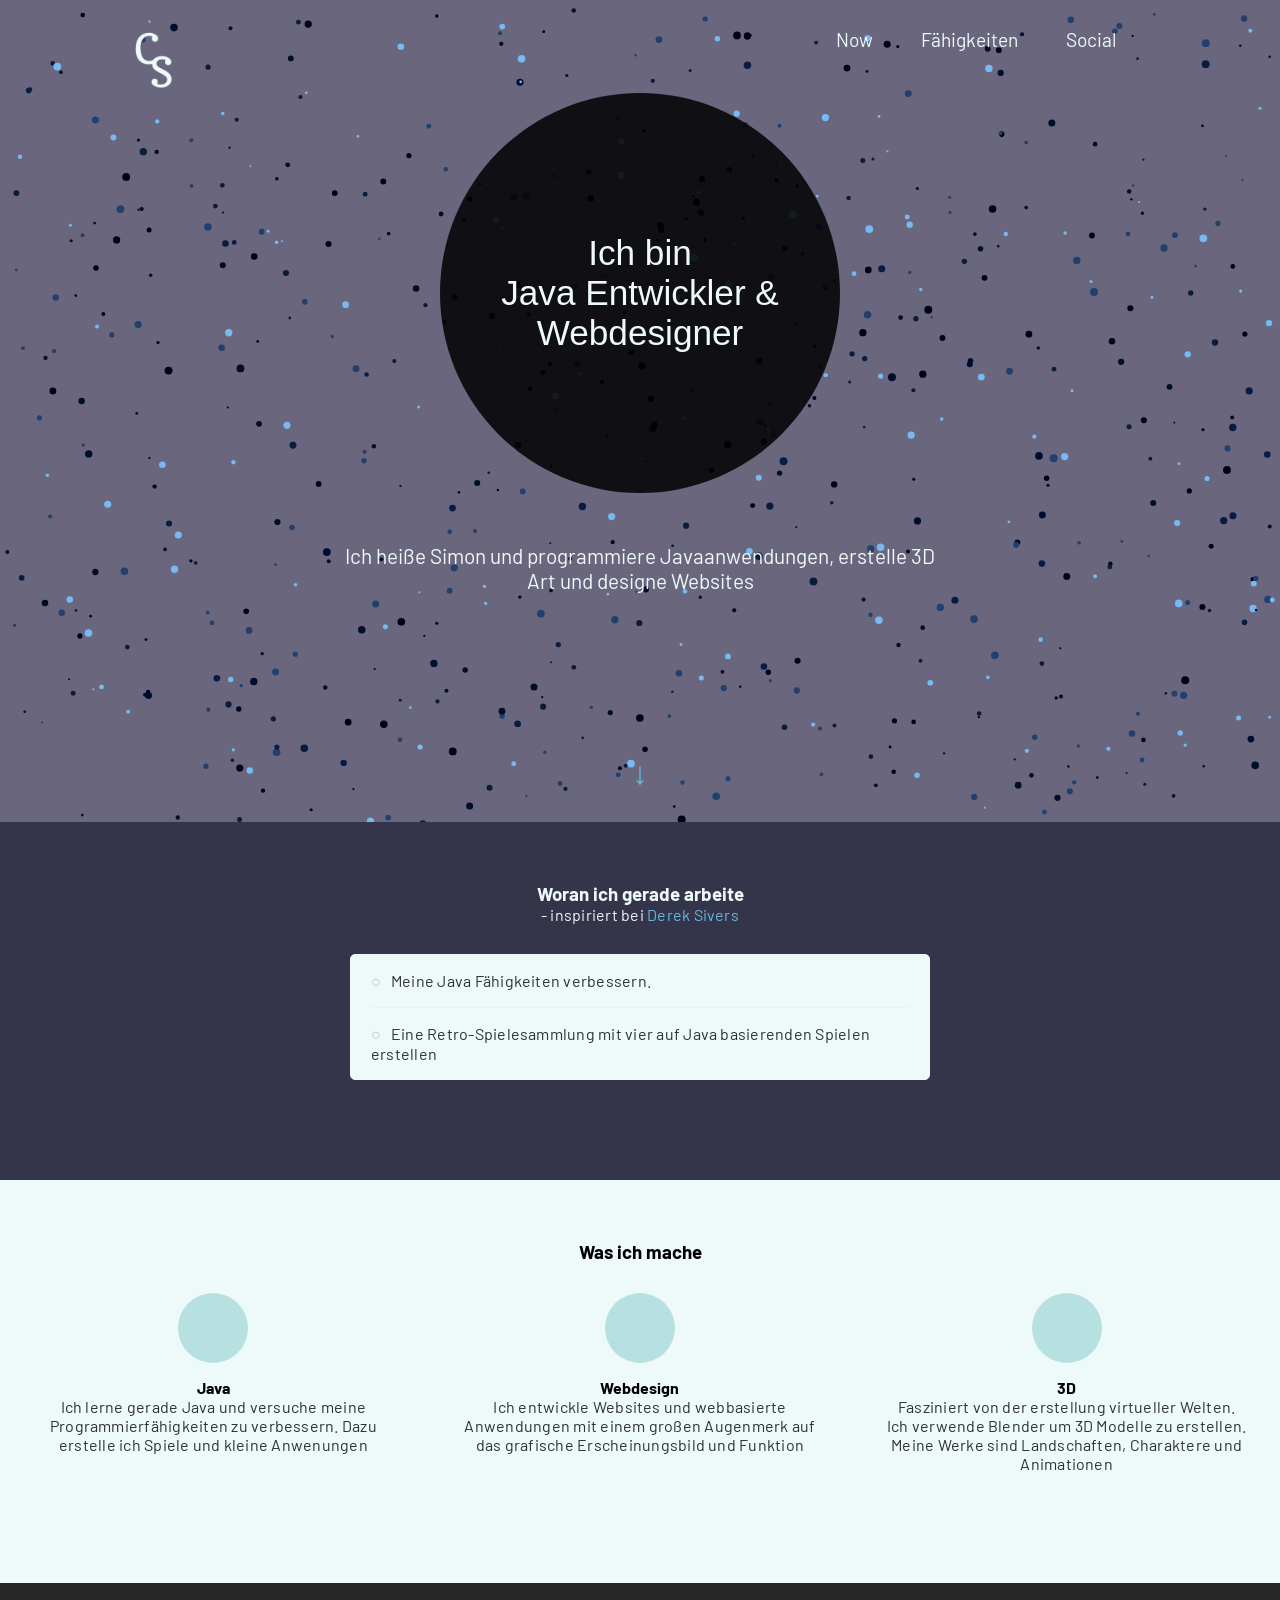
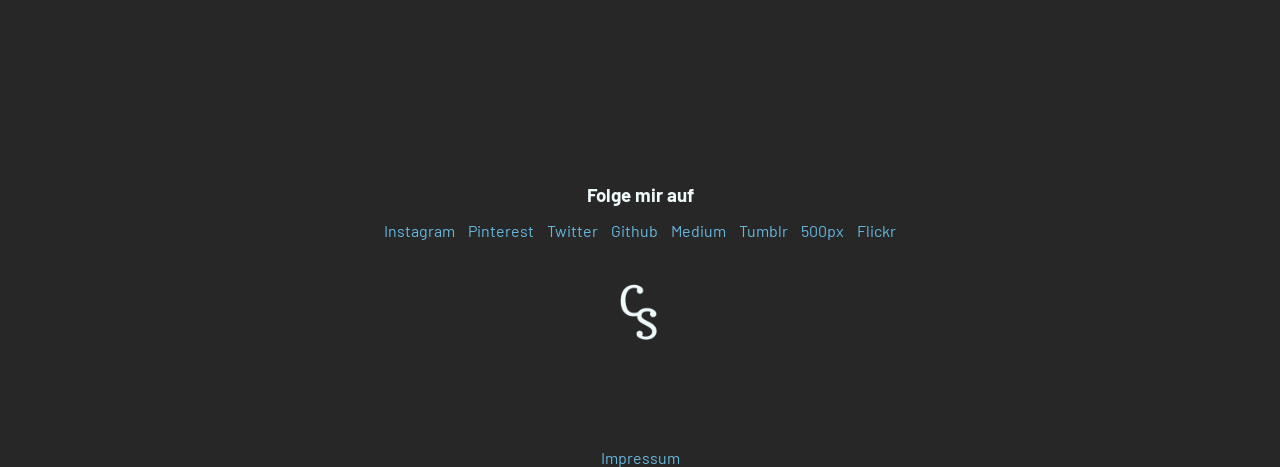
==== commit bd3595bc: "Animation Background" ====
--- a/index.html
+++ b/index.html
@@ -4,49 +4,58 @@
   <title>Codingsimon</title>
   <meta name="keywords" content="Programmieren, Java, Webentwicklung, Coding, Codingsimon">
   <meta name="description" content="Eine Webseite über Programmieren">
+  <meta name="viewport" content="width=device-width, initial-scale=1.0">
   <meta charset="utf-8">
   <meta name="author" content="Coding Simon">
   <meta name="robots" content="index, follow">
   <meta name="revisit-after" content="2 month">
   <link rel="stylesheet" type="text/css" href="style.css">
-  <link href="https://fonts.googleapis.com/css?family=Cutive+Mono&amp;subset=latin-ext" rel="stylesheet">
-  <link href="https://fonts.googleapis.com/css?family=Barlow" rel="stylesheet">
-  <link href="https://fonts.googleapis.com/css?family=Oswald:300,400,700" rel="stylesheet">
 </head>
 
 
 
 <body>
-  <header>
+  <header id="showroom">
+    <canvas>
+      </canvas>
     <div class="container">
       <nav>
         <img src="img/logo.png" alt="Logo" class="logo">
-        <div class="menu">
-          <a href="#">&#9776;</a>
-          <ul class="hide-mobi">
-            <li><a class="exit-btn" href="#">&#10005;</a></li>
-            <li><a href="#ueber">Now</a></li>
-            <li><a href="#projects">Projekte</a></li>
-            <li><a href="#contact">Kontakt</a></li>
+        <a class="hide-desktop ham" id="menuicon" href="#">&#9776;</a>
+        <div class="menu hide-mobil show-desktop" id="list">
+          <ul>
+            <li id="exit" ><a class="exit-btn" href="#">&#10005;</a></li>
+            <li><a href="#now">Now</a></li>
+            <li><a href="#skill">Fähigkeiten</a></li>
+            <li><a href="#social">Social</a></li>
           </ul>
         </div>
       </nav>
 
-      <!-- <div class="verticallinks">
-      <a href="https://www.instagram.com/codingsimon/">Instagram</a>
-      <a href="https://www.linkedin.com/in/simon-wimmer-96032816b/">LinkedIn</a>
-      <a href="https://github.com/Codingsimon">Github</a>
-    </div> -->
+    <script type="text/javascript">
+      var menu = document.getElementById('menuicon');
+      var nav = document.getElementById('list');
+      var exit = document.getElementById('exit');
 
-    <!-- <div class="line vert1"></div>
-    <div class="line vert2"></div> -->
+      menu.addEventListener('click', function(e){
+        nav.classList.toggle('hide-mobil');
+        e.preventDefault();
+      });
+
+      exit.addEventListener('click', function(e){
+        nav.classList.add('hide-mobil');
+        e.preventDefault();
+      });
+    </script>
+
+
     <div class="circle">
       <div class="circle-content">
         <h1>Ich bin </br>Java Entwickler & Webdesigner</h1>
       </div>
     </div>
 
-    <h2>Ich heiße Simon und programmiere Javapanwendungen, erstelle 3D Art und designe Websites</h2>
+    <h2>Ich heiße Simon und programmiere Javaanwendungen, erstelle 3D Art und designe Websites</h2>
     <p id="downarrowcenter"><a id="downarrow" href="#ueber">&#8595;</a></p>
   </div>
 </header>
@@ -54,7 +63,7 @@
 
 
 
-<!-- <a name="ueber"></a> -->
+<a name="now"></a>
 <div class="purple-container">
   <div class="container">
     <div class="headingbox">
@@ -65,33 +74,33 @@
       <p><span class="listicon">&#9675;</span>Meine Java Fähigkeiten verbessern.</p>
       <hr>
       <p><span class="listicon">&#9675;</span>Eine Retro-Spielesammlung mit vier auf Java basierenden Spielen erstellen</p>
-      <hr>
-      <p><span class="listicon">&#9675;</span>Diese Website erweitern um in der Webentwicklung besser zu werden</p>
     </div>
   </div>
 </div>
 
+<a name="skill"></a>
 <div class="white-container">
   <h3>Was ich mache</h3>
   <div class="skillbox">
     <div class="container">
       <div class="task-icon"></div>
       <h4>Java</h4>
-      <p>Ich bin dabei Java zu lernen und währendessen Spiele und kleine Anwenungen zu erstellen</p>
+      <p>Ich lerne gerade Java und versuche meine Programmierfähigkeiten zu verbessern. Dazu erstelle ich Spiele und kleine Anwenungen</p>
     </div>
     <div class="container">
       <div class="task-icon"></div>
       <h4>Webdesign</h4>
-      <p>Ich entwickle Websites und webbasierte anwendungen mit einem großen Augenmerk auf das grafische Erscheinungsbild und Funktion</p>
+      <p>Ich entwickle Websites und webbasierte Anwendungen mit einem großen Augenmerk auf das grafische Erscheinungsbild und Funktion</p>
     </div>
     <div class="container">
-      <div class="task-icon"></div>
+      <a href="https://www.artstation.com/weaseleffectsblog"><div class="task-icon"></div></a>
       <h4>3D</h4>
-      <p>Das entwickeln von 3D Szenen ist meine Leidenschaft. Ich erstelle 3D Kunstwerke und Animationen</p>
+      <p>Fasziniert von der erstellung virtueller Welten. Ich verwende Blender um 3D Modelle zu erstellen. Meine Werke sind Landschaften, Charaktere und Animationen</p>
     </div>
   </div>
 </div>
 
+<a name="social"></a>
 <footer>
   <div class="container">
     <a name="contact"></a>
@@ -113,5 +122,6 @@
     </div>
   </div>
 </footer>
+<script src="script.js"></script>
 </body>
 </html>
--- a/style.css
+++ b/style.css
@@ -6,6 +6,11 @@
   padding: 0;
   font-family: 'Barlow', sans-serif;
   background-color: #eef9fa;
+}
+
+canvas{
+  position: absolute;
+  z-index: -4;
 }
 
 h1{
@@ -58,10 +63,8 @@
 }
 
 header{
-  background-color: #69667e;
   background-repeat: no-repeat;
   background-size: 300% auto;
-  padding-bottom: 30px;
 }
 
 header h2 {
@@ -75,11 +78,10 @@
   margin-top: 5px;
 }
 
-.hamstripe{
-  width: 40px;
-  height: 3px;
-  background-color: green;
-  margin: 10px 0;
+.ham{
+  font-size: 2em;
+  color: #eef9fa;
+  margin-top: 5px;
 }
 
 nav{
@@ -92,7 +94,7 @@
 }
 
 .exit-btn{
-  font-size: 1.5em;
+  font-size: 2em;
 }
 
 .menu{
@@ -151,13 +153,13 @@
 
 #downarrowcenter{
   margin: 0;
+  padding-bottom: 30px;
 }
 
 hr{
   height: 1px;
   border: 0;
   background-color: #efefef; /* Modern Browsers */
-
 }
 
 .listicon{
@@ -278,4 +280,50 @@
   footer img{
     margin-bottom: 100px;
   }
-}
+
+  .show-desktop{
+    display: block;
+  }
+
+  .hide-desktop{
+    display: none;
+  }
+
+  .menu{
+    background-color: transparent;
+    text-align: left;
+    position: inherit;
+    width: auto;
+  }
+
+  nav ul li{
+    float: left;
+  }
+
+.menu ul li a {
+    padding-right: 24px;
+    background-color: transparent;
+    width: auto;
+    padding-top: 5px;
+    color: #eef9fa;
+  }
+
+.menu ul li a:hover {
+  color: #67b8de;
+  background-color: transparent;
+}
+
+  nav{
+    padding-top: 23px;
+  }
+
+  header .container {
+    margin: 0 auto;
+    margin: 0px 125px;
+  }
+
+  #exit{
+    display: none;
+  }
+
+}
